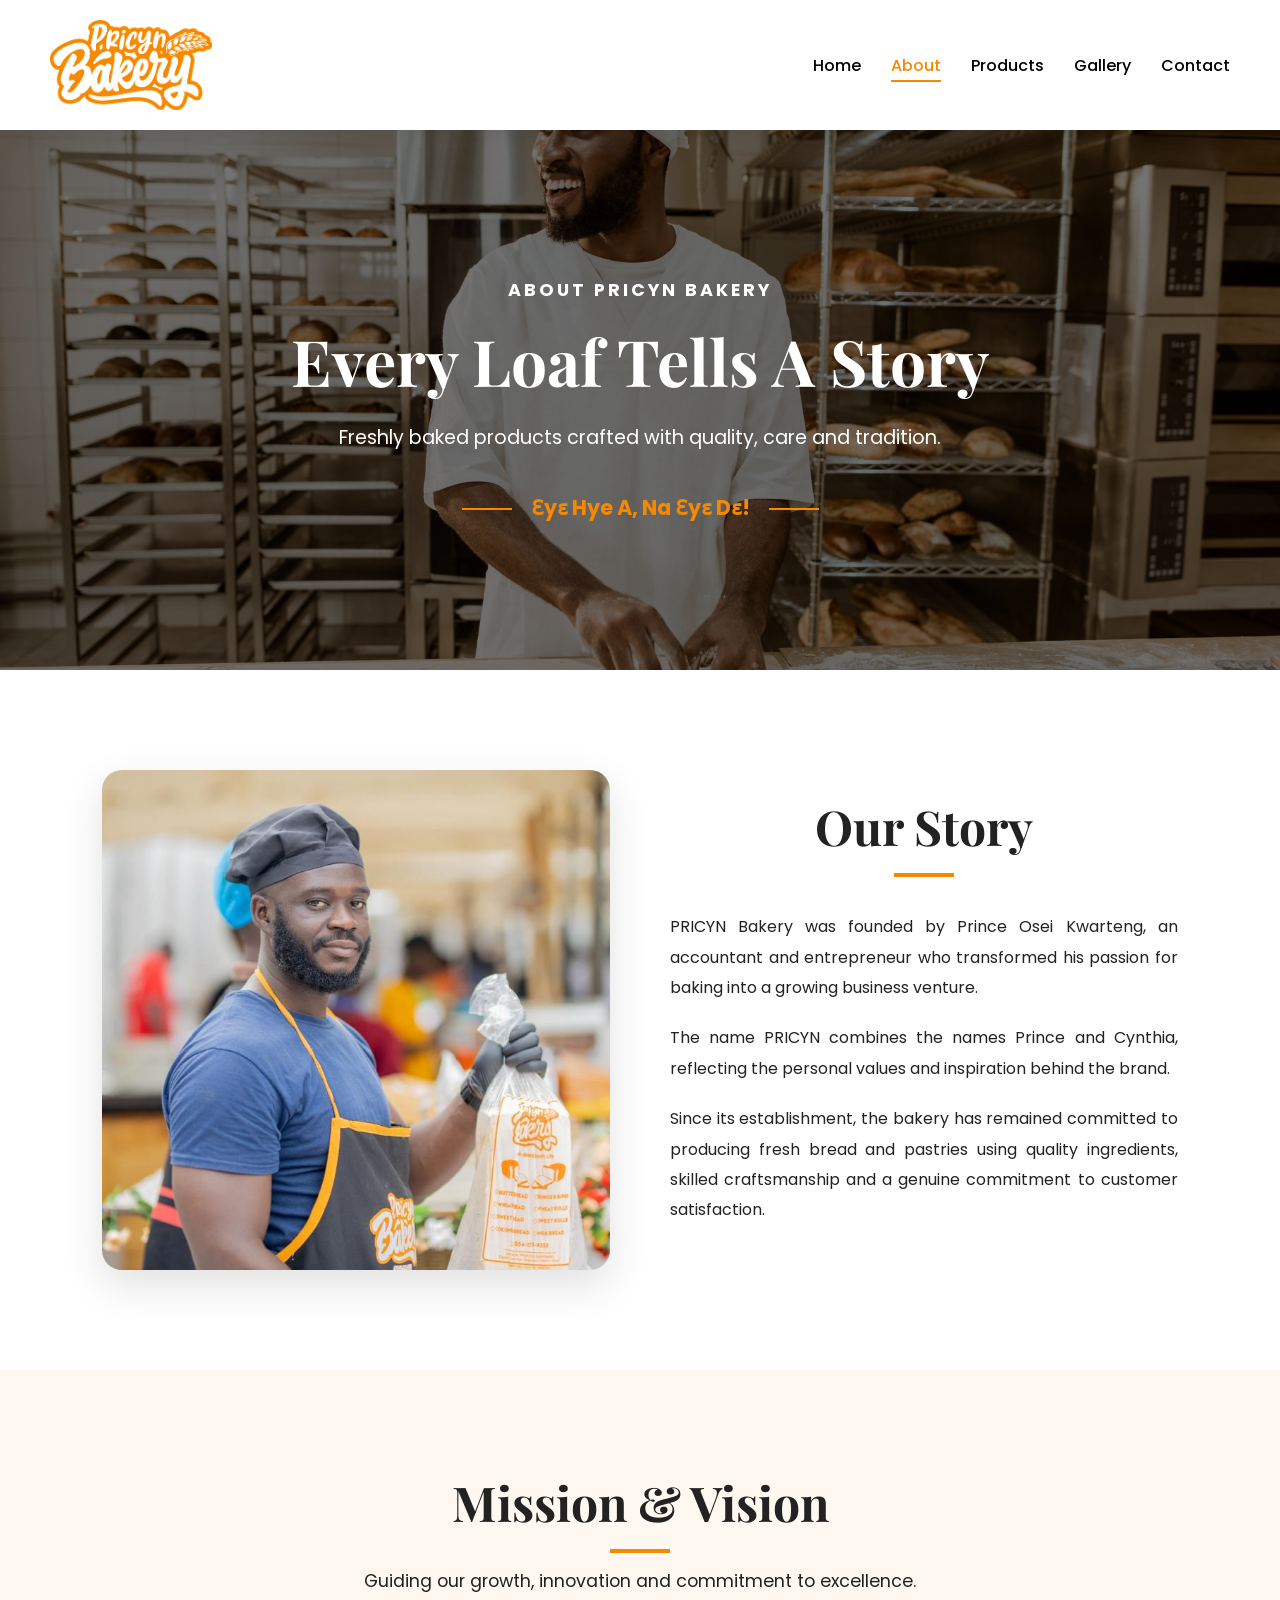
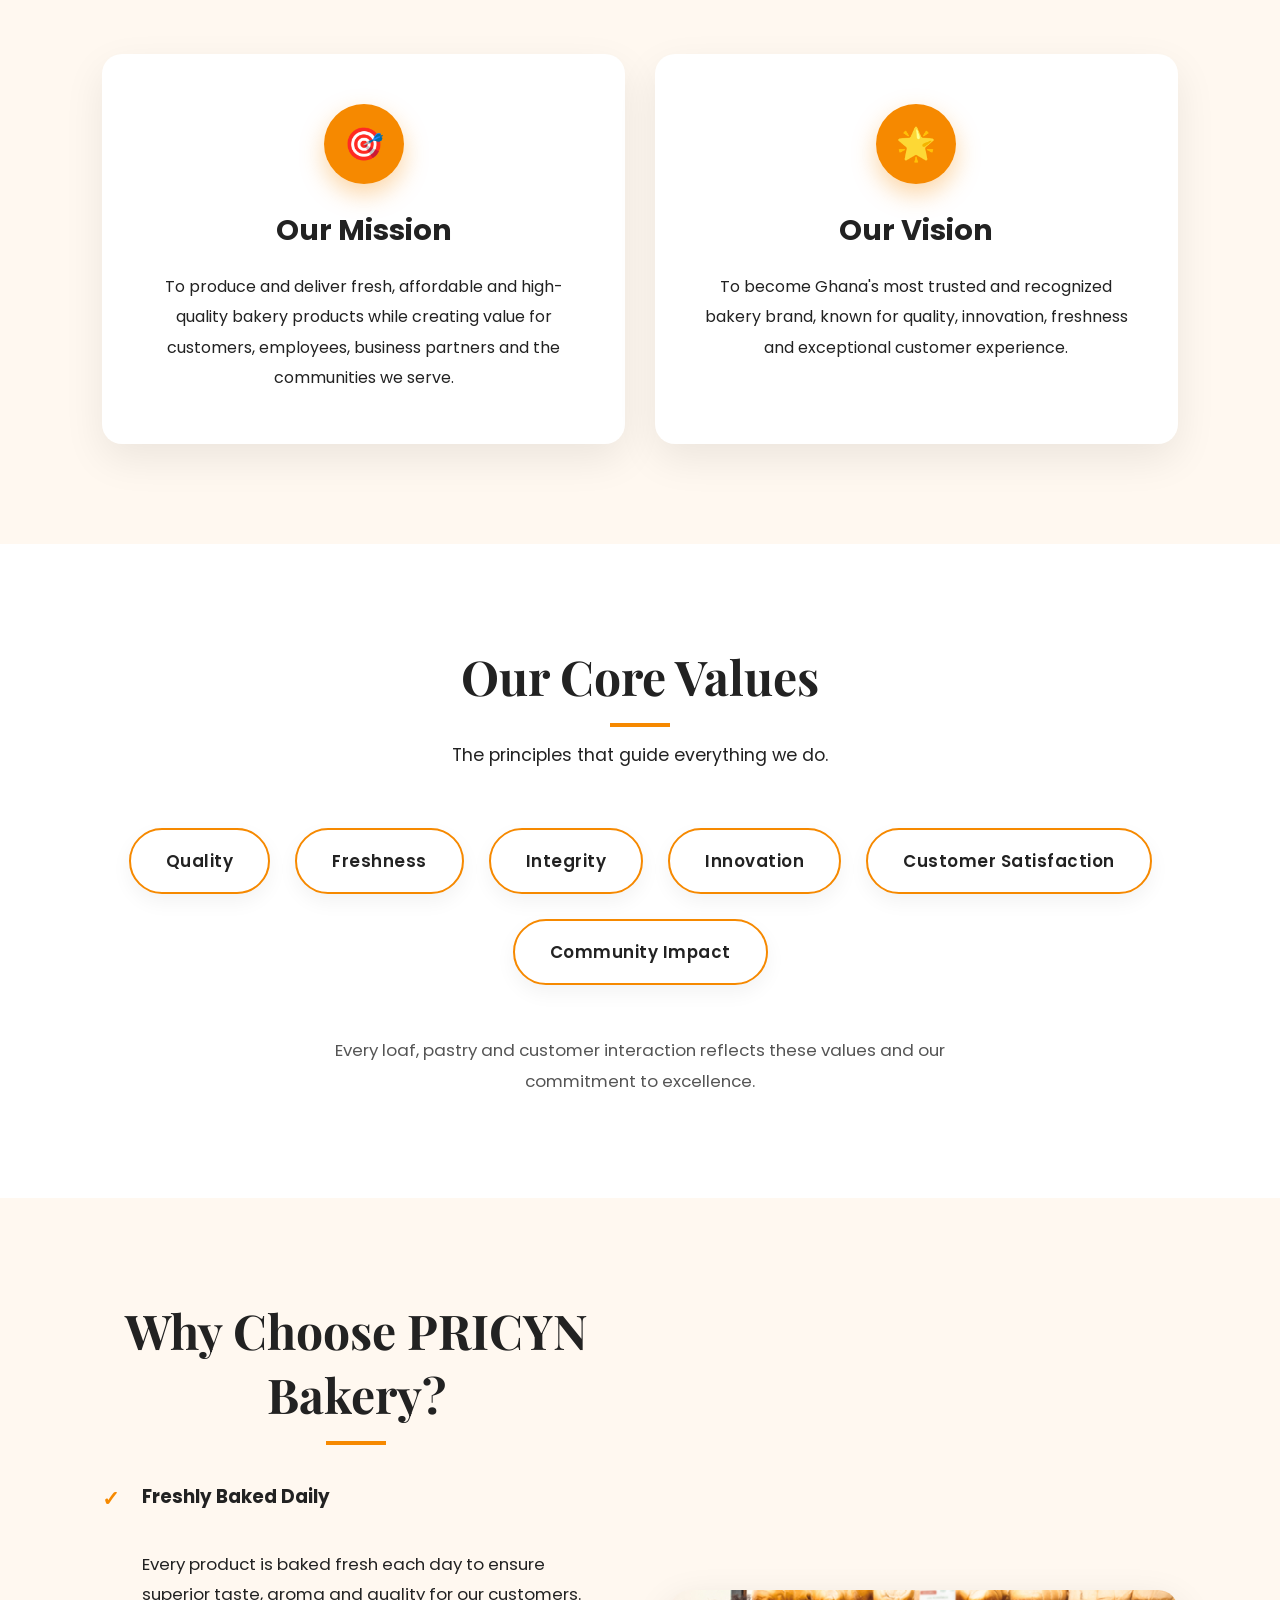
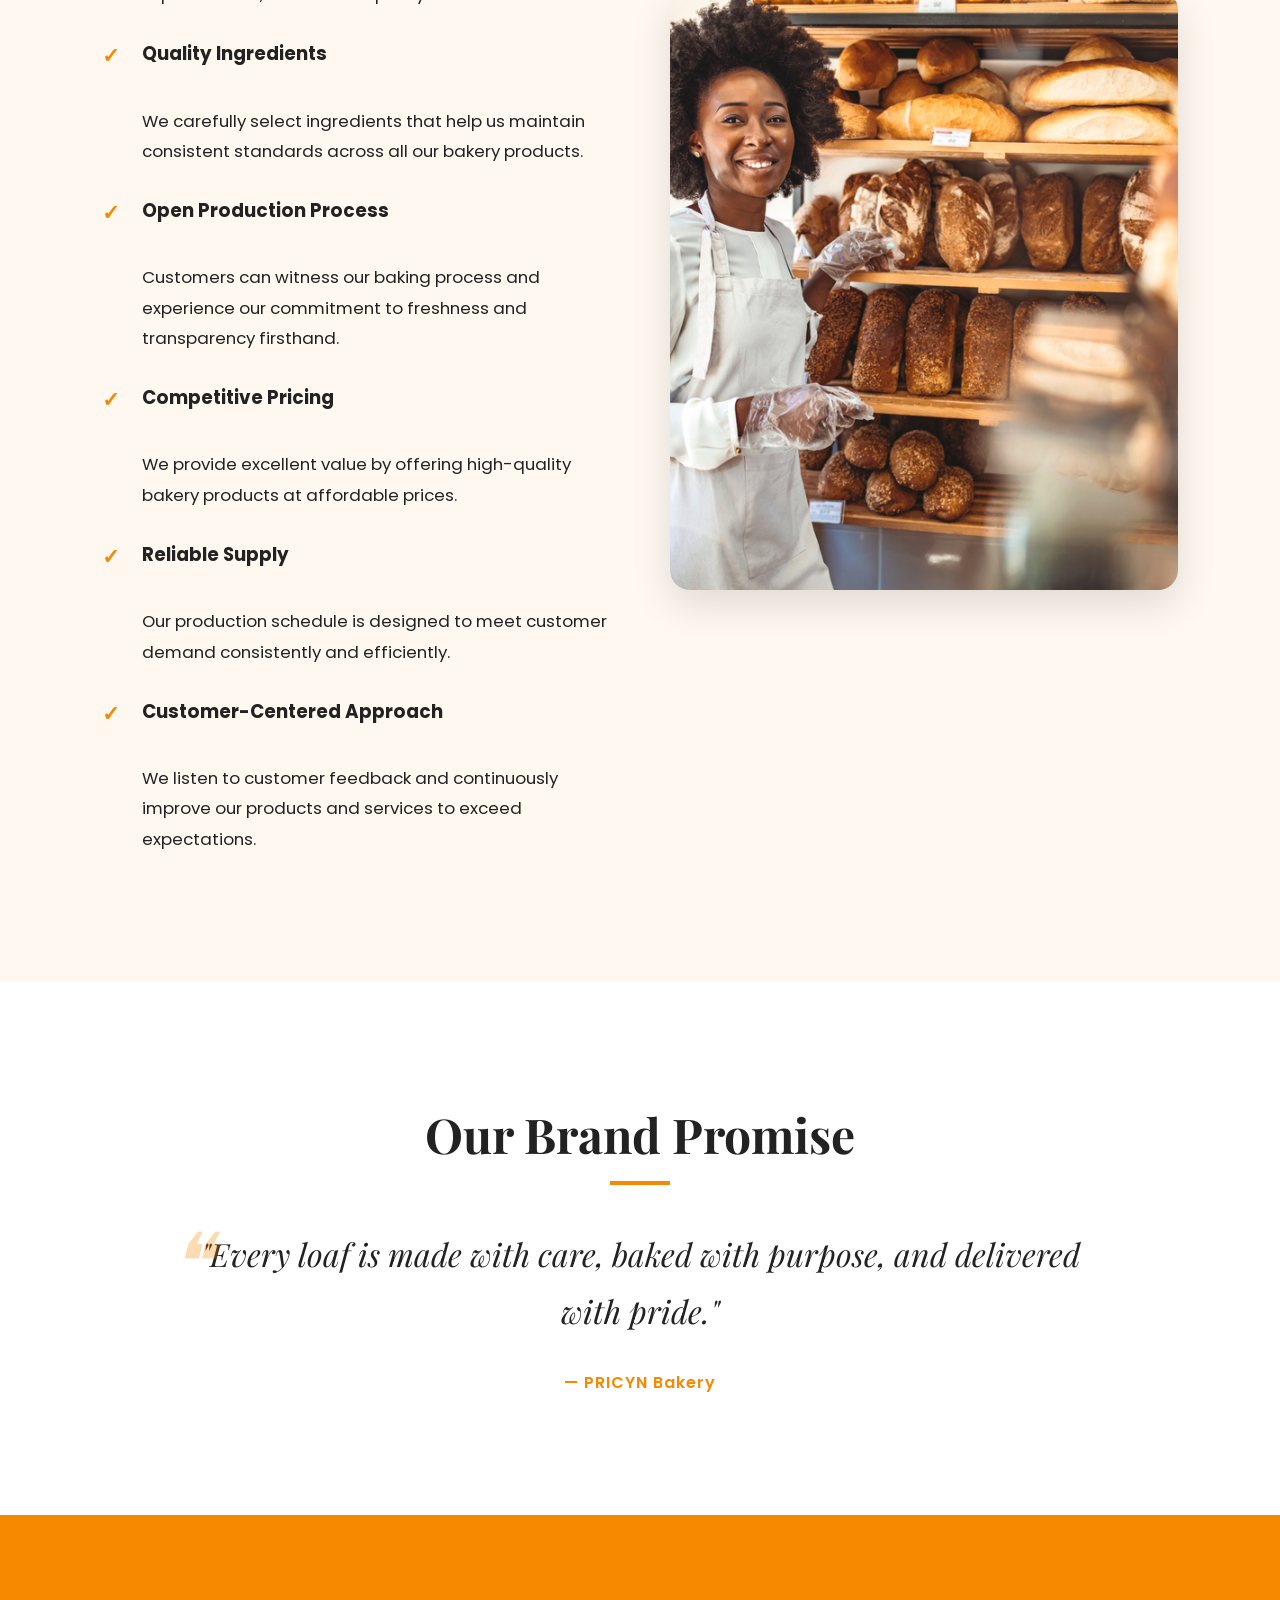
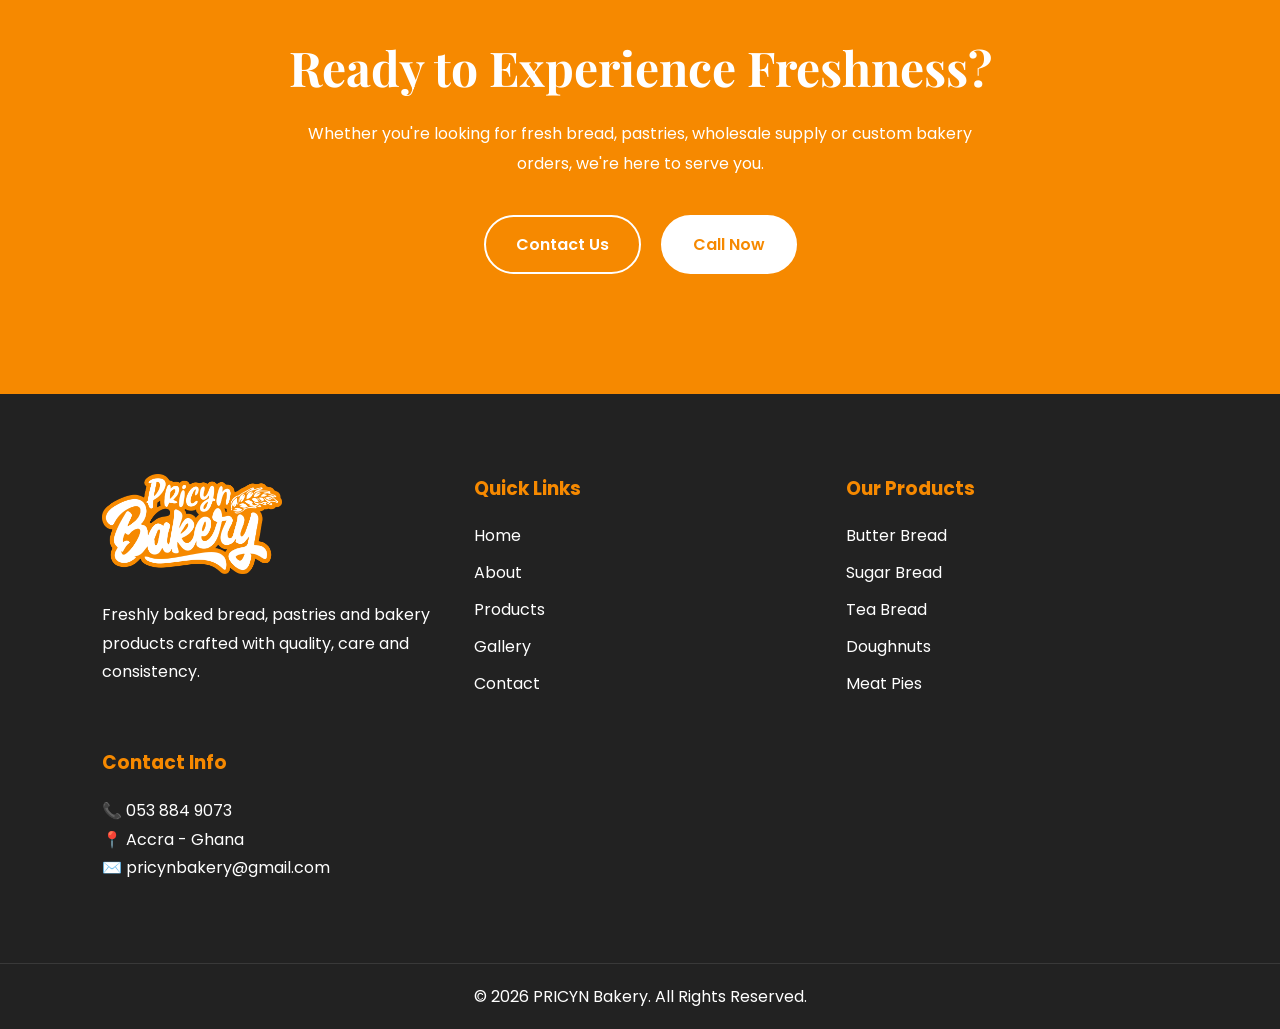
==== pages/about.html @ f8f10863 "Initial PRICYN Bakery website" ====
<!DOCTYPE html>
<html lang="en">

<head>
    <meta charset="UTF-8">
    <meta name="viewport" content="width=device-width, initial-scale=1.0">

    <title>About Us | PRICYN Bakery</title>

    <meta name="description"
      content="Learn about PRICYN Bakery, our story, mission and commitment to delivering quality baked products.">

    <meta property="og:image" content="../images/logo/pb-prime.png">
    
    <!-- Google Fonts -->
    <link href="https://fonts.googleapis.com/css2?family=Playfair+Display:wght@600;700&family=Poppins:wght@300;400;500;600&display=swap" rel="stylesheet">

    <!-- Main CSS -->
    <link rel="stylesheet" href="../css/style.css">

    <!-- About Page CSS -->
    <link rel="stylesheet" href="../css/about.css">

    <!-- Favicon -->
    <link rel="icon" type="image/png" href="../images/logo/favicon.png">
</head>

<body>

    <header>
        <nav class="navbar">

            <a href="../index.html">
                <div class="logo">
                    <img src="../images/logo/pb-prime.png" alt="PRICYN Bakery Logo" loading="lazy">
                </div>
            </a>

            <div class="hamburger">

                <span></span>
                <span></span>
                <span></span>

            </div>

            <ul class="nav-links">
                <li><a href="../index.html">Home</a></li>
                <li><a href="about.html">About</a></li>
                <li><a href="products.html">Products</a></li>
                <li><a href="gallery.html">Gallery</a></li>
                <li><a href="contact.html">Contact</a></li>
            </ul>

        </nav>
    </header>

    <section class="about-hero">

        <div class="about-hero-overlay">

            <div class="about-hero-content">

                <h1>About PRICYN Bakery</h1>

                <h2>Every Loaf Tells A Story</h2>

                <p>
                    Freshly baked products crafted with quality,
                    care and tradition.
                </p>

                <span class="tagline">
                    Ɛyɛ Hye A, Na Ɛyɛ Dɛ!
                </span>

            </div>

        </div>

    </section>

    <section class="our-story">

        <div class="story-image">

            <img src="../images/about/about-story.jpeg"
                alt="PRICYN Bakery Story" loading="lazy">

        </div>

        <div class="story-content">

            <h2>Our Story</h2>

            <p>
                PRICYN Bakery was founded by Prince Osei Kwarteng,
                an accountant and entrepreneur who transformed his
                passion for baking into a growing business venture.
            </p>

            <p>
                The name PRICYN combines the names Prince and Cynthia,
                reflecting the personal values and inspiration behind
                the brand.
            </p>

            <p>
                Since its establishment, the bakery has remained committed
                to producing fresh bread and pastries using quality
                ingredients, skilled craftsmanship and a genuine commitment
                to customer satisfaction.
            </p>

        </div>

    </section>

    <section class="mission-vision">

        <div class="section-header">

            <h2>Mission & Vision</h2>

            <p>
                Guiding our growth, innovation and commitment to excellence.
            </p>

        </div>

        <div class="mission-vision-container">

            <div class="mv-card">

                <div class="mv-icon">🎯</div>

                <h3>Our Mission</h3>

                <p>
                    To produce and deliver fresh, affordable and high-quality
                    bakery products while creating value for customers,
                    employees, business partners and the communities we serve.
                </p>

            </div>

            <div class="mv-card">

                <div class="mv-icon">🌟</div>

                <h3>Our Vision</h3>

                <p>
                    To become Ghana's most trusted and recognized bakery
                    brand, known for quality, innovation, freshness and
                    exceptional customer experience.
                </p>

            </div>

        </div>

    </section>

    <section class="core-values">

        <div class="section-header">

            <h2>Our Core Values</h2>

            <p>
                The principles that guide everything we do.
            </p>

        </div>

        <div class="values-container">

            <div class="value-chip">Quality</div>

            <div class="value-chip">Freshness</div>

            <div class="value-chip">Integrity</div>

            <div class="value-chip">Innovation</div>

            <div class="value-chip">Customer Satisfaction</div>

            <div class="value-chip">Community Impact</div>

        </div>

        <p class="values-message">
        Every loaf, pastry and customer interaction reflects
        these values and our commitment to excellence.
        </p>

    </section>

    <section class="why-choose-about">

        <div class="why-content">

            <h2>Why Choose PRICYN Bakery?</h2>

            <ul>

                <li>
                    <strong>Freshly Baked Daily</strong><br>
                    Every product is baked fresh each day to ensure superior taste,
                    aroma and quality for our customers.
                </li>

                <li>
                    <strong>Quality Ingredients</strong><br>
                    We carefully select ingredients that help us maintain
                    consistent standards across all our bakery products.
                </li>

                <li>
                    <strong>Open Production Process</strong><br>
                    Customers can witness our baking process and experience
                    our commitment to freshness and transparency firsthand.
                </li>

                <li>
                    <strong>Competitive Pricing</strong><br>
                    We provide excellent value by offering high-quality
                    bakery products at affordable prices.
                </li>

                <li>
                    <strong>Reliable Supply</strong><br>
                    Our production schedule is designed to meet customer demand
                    consistently and efficiently.
                </li>

                <li>
                    <strong>Customer-Centered Approach</strong><br>
                    We listen to customer feedback and continuously improve
                    our products and services to exceed expectations.
                </li>

            </ul>

        </div>

        <div class="why-image">

            <img src="../images/about/why-choose-us.jpg"
                alt="Why Choose PRICYN Bakery" loading="lazy">

        </div>

    </section>

    <section class="brand-promise">

        <div class="promise-content">

            <h2>Our Brand Promise</h2>

            <p class="promise-quote">
                "Every loaf is made with care,
                baked with purpose,
                and delivered with pride."
            </p>

            <p class="promise-author">
                — PRICYN Bakery
            </p>

        </div>

    </section>

    <section class="about-cta">

        <h2>Ready to Experience Freshness?</h2>

        <p>
            Whether you're looking for fresh bread, pastries,
            wholesale supply or custom bakery orders,
            we're here to serve you.
        </p>

        <div class="about-cta-buttons">

            <a href="contact.html" class="btn-primary about-contact-btn">
                Contact Us
            </a>

            <a href="tel:0538849073" class="btn-secondary about-call-btn">
                Call Now
            </a>

        </div>

    </section>

        <footer class="footer">

            <div class="footer-container">

                <div class="footer-column">

                    <a href="../index.html">
                        <img src="../images/logo/pb-prime.png"
                            alt="PRYCN Bakery Logo"
                            class="footer-logo" loading="lazy">
                    </a>

                    <p>
                        Freshly baked bread, pastries and bakery products
                        crafted with quality, care and consistency.
                    </p>

                </div>

                <div class="footer-column">

                    <h3>Quick Links</h3>

                    <ul>
                        <li><a href="../index.html">Home</a></li>
                        <li><a href="about.html">About</a></li>
                        <li><a href="products.html">Products</a></li>
                        <li><a href="gallery.html">Gallery</a></li>
                        <li><a href="contact.html">Contact</a></li>
                    </ul>

                </div>

                <div class="footer-column">

                    <h3>Our Products</h3>

                    <ul>
                        <li>Butter Bread</li>
                        <li>Sugar Bread</li>
                        <li>Tea Bread</li>
                        <li>Doughnuts</li>
                        <li>Meat Pies</li>
                    </ul>

                </div>

                <div class="footer-column">

                    <h3>Contact Info</h3>

                    <p>
                        📞
                        <a href="tel:0538849073">
                            053 884 9073
                        </a>
                    </p>

                    <p>📍  Accra - Ghana</p>

                    <p>
                        ✉️
                        <a href="mailto:pricynbakery@gmail.com">
                            pricynbakery@gmail.com
                        </a>
                    </p>
                </div>

            </div>

            <div class="footer-bottom">

                <p>
                    © 2026 PRICYN Bakery. All Rights Reserved.
                </p>

            </div>

        </footer>

        <button id="backToTop" class="back-to-top">
            ↑
        </button>

        <script src="../js/navigation.js"></script>

</body>

</html>
---- css/style.css ----
:root{
    --primary-color: #F68900;
    --secondary-color: #FFF8F0;
    --dark-color: #222222;
    --white-color: #FFFFFF;

    --heading-font: 'Playfair Display', serif;
    --body-font: 'Poppins', sans-serif;
}

/* RESET */
*{
    margin:0;
    padding:0;
    box-sizing:border-box;
}

html{
    scroll-behavior:smooth;
}

img{
    display:block;
    max-width:100%;
}

/* BODY */
body{
    font-family: var(--body-font);
    background: var(--secondary-color);
    color: var(--dark-color);

     padding-top:130px;
}

/* GLOBAL SECTION SETTINGS */
section{
    overflow:hidden;
}

/* NAVBAR */
.navbar{
    position: fixed;
    top: 0;
    left: 0;
    width: 100%;
    z-index: 1000;

    display:flex;
    justify-content:space-between;
    align-items:center;

    padding:20px 50px;

    background:#FFFFFF;

    box-shadow:0 4px 20px rgba(0,0,0,0.08);
}


/* LOGO */
.logo img{
    height: 90px;
}

/* NAVIGATION LINKS */
.nav-links{
    display:flex;
    list-style:none;
    gap:30px;
}

.nav-links a{
    text-decoration:none;
    color:black;
    font-weight:500;
    position:relative;
    transition:0.3s;
}

.nav-links a::after{
    content:"";
    position:absolute;
    left:0;
    bottom:-5px;
    width:0;
    height:2px;
    background:#F68900;
    transition:0.3s;
}

.nav-links a:hover{
    color:#F68900;
}

.nav-links a:hover::after{
    width:100%;
}

.nav-links a.active{
    color: var(--primary-color);
}

.nav-links a.active::after{
    width:100%;
}


/* HERO SECTION */

.hero{
    height:90vh;
    background-image:url('../images/hero/hero.jpg.jpg');
    background-size:cover;
    background-position:center;

    position:relative;
}

.hero-overlay{
    width:100%;
    height:100%;

    background:rgba(0,0,0,0.45);

    display:flex;
    justify-content:center;
    align-items:center;

    text-align:center;
}

.hero-content{
    max-width:800px;
    color:white;
    padding:20px;
}

.hero-content h1{
    font-family:var(--heading-font);
    font-size:4.5rem;
    line-height:1.2;
    margin-bottom:20px;
    letter-spacing:1px;
    
}

.hero-content p{
    font-size:1.2rem;
    margin-bottom:30px;
}

.hero-buttons{
    display:flex;
    justify-content:center;
    gap:20px;
}

.btn-primary,
.btn-secondary{
    text-decoration:none;
    padding:15px 30px;
    border-radius:50px;
    font-weight:600;
    transition:
        transform 0.3s,
        background-color 0.3s,
        color 0.3s,
        box-shadow 0.3s;
}

.btn-primary{
    background:var(--primary-color);
    color:white;
}

.btn-primary:hover{
    transform:translateY(-3px);

    box-shadow:0 10px 25px rgba(246,137,0,0.35);
}

.btn-secondary{
    border:2px solid white;
    color:white;
}

.btn-secondary:hover{
    background:white;
    color:black;
}

/* FEATURED PRODUCTS */

.featured-products{
    padding:100px 8%;
    background:white;
}

.section-header{
    text-align:center;
    margin-bottom:60px;
}

.section-header h2{
    font-family:var(--heading-font);

    font-size:3rem;

    margin-bottom:15px;

    position:relative;

    display:inline-block;
}

.section-header h2::after{
    content:"";

    display:block;

    width:60px;
    height:4px;

    background:var(--primary-color);

    margin:15px auto 0;
}

.section-header p{
    font-size:1.1rem;
}

.products-container{
    display:grid;
    grid-template-columns:repeat(auto-fit,minmax(250px,1fr));
    gap:30px;
}

.product-card{
    background:white;
    border-radius:15px;
    overflow:hidden;

    box-shadow:0 10px 30px rgba(0,0,0,0.12);

    transition:
        transform 0.3s,
        box-shadow 0.3s;
}

.product-card:hover{
    transform:translateY(-10px);

    box-shadow:0 20px 45px rgba(0,0,0,0.18);
}

.product-card img{
    width:100%;
    height:250px;
    object-fit:cover;
}

.product-card h3{
    padding:20px 20px 10px;
    font-size:1.3rem;
}

.product-card p{
    padding:0 20px 25px;
}


/* WHY CHOOSE US */

.why-us{
    padding:100px 8%;
    background:#FFF8F0;
}

.features-container{
    display:grid;
    grid-template-columns:repeat(auto-fit,minmax(250px,1fr));
    gap:30px;
}


.feature-icon{
    font-size:3rem;
    margin-bottom:20px;
}

.feature-card h3{
    margin-bottom:15px;
}

.feature-card p{
    line-height:1.7;
}

.feature-card{
    background:white;
    padding:40px 30px;
    border-radius:15px;

    text-align:center;

    box-shadow:0 10px 30px rgba(0,0,0,0.08);

    transition:
        transform 0.3s,
        box-shadow 0.3s;

    position:relative;
}

.feature-card:hover{
    transform:translateY(-10px);

    box-shadow:0 20px 45px rgba(0,0,0,0.18);
}

.feature-card::before{
    content:"";

    position:absolute;

    top:0;
    left:0;

    width:100%;
    height:5px;

    background:var(--primary-color);

    border-radius:15px 15px 0 0;
}

/* ABOUT PREVIEW */

.about-preview{
    padding:100px 8%;
    display:flex;
    align-items:center;
    gap:60px;
    background:white;
}

.about-image{
    flex:1;
}

.about-image img{
    width:100%;
    height:500px;
    object-fit:cover;
    border-radius:20px;
    box-shadow:0 15px 40px rgba(0,0,0,0.12);
}

.about-content{
    flex:1;
}

.about-content h2{
    font-family:var(--heading-font);
    font-size:3rem;
    margin-bottom:25px;
}

.about-content p{
    margin-bottom:20px;
    line-height:1.9;
}

.about-btn{
    display:inline-block;
    margin-top:15px;
}

/* GALLERY PREVIEW */

.gallery-preview{
    padding:100px 8%;
    background:#FFF8F0;
}

.gallery-grid{
    display:grid;

    grid-template-columns:
    repeat(auto-fit,minmax(250px,1fr));

    gap:20px;
}

.gallery-grid img{
    width:100%;
    height:300px;
    object-fit:cover;
    border-radius:15px;
    transition:0.4s;
    cursor:pointer;
    box-shadow:0 10px 30px rgba(0,0,0,0.12);
}

.gallery-grid img:hover{
    transform:scale(1.05);

    box-shadow:0 20px 40px rgba(0,0,0,0.2);
}

/* TESTIMONIALS */

.testimonials{
    padding:100px 8%;
    background:white;
}

.testimonial-container{
    display:grid;
    grid-template-columns:repeat(auto-fit,minmax(280px,1fr));
    gap:30px;
}

.testimonial-card{
    background:#FFF8F0;

    padding:35px;

    border-radius:15px;

    box-shadow:0 10px 30px rgba(0,0,0,0.08);

    transition:0.3s;
}

.testimonial-card:hover{
    transform:translateY(-8px);
}

.testimonial-card p{
    font-style:italic;
    line-height:1.8;
    margin-bottom:20px;
}

.testimonial-card h4{
    color:var(--primary-color);
}

/* CONTACT CTA */

.contact-cta{
    padding:120px 8%;

    text-align:center;

    background:var(--primary-color);

    color:white;
}

.contact-cta h2{
    font-family:var(--heading-font);

    font-size:3rem;

    margin-bottom:20px;
}

.contact-cta p{
    margin-bottom:35px;
    font-size:1.1rem;
}

.cta-buttons{
    display:flex;
    justify-content:center;
    gap:20px;
}

.cta-primary{
    background:white;
    color:var(--primary-color);
}

.cta-primary:hover{
    background:#f5f5f5;
}

.cta-secondary{
    background:transparent;
    color:white;
    border:2px solid white;
}

.cta-secondary:hover{
    background:white;
    color:var(--primary-color);
}

/* FOOTER */

.footer{
    background:#222;
    color:white;
}

.footer-container{
    padding:80px 8%;

    display:grid;
    grid-template-columns:repeat(auto-fit,minmax(250px,1fr));

    gap:40px;
}

.footer-logo{
    height:100px;
    margin-bottom:20px;
}

.footer-column h3{
    margin-bottom:20px;
    color:var(--primary-color);
}

.footer-column ul{
    list-style:none;
}

.footer-column ul li{
    margin-bottom:12px;
}

.footer-column a{
    display:inline-block;

    color:white;

    text-decoration:none;

    transition:
        color 0.3s,
        transform 0.3s;
}

.footer-column a:hover{
    color:var(--primary-color);

    transform:translateX(3px);
}

.footer-column p{
    line-height:1.8;
}

.footer-bottom{
    border-top:1px solid rgba(255,255,255,0.1);

    text-align:center;

    padding:20px;
}

/* MOBILE RESPONSIVENESS */

@media (max-width: 768px){

    .navbar{
        flex-direction: column;
        padding:20px;
        gap:20px;
    }

    .nav-links{
        flex-wrap:wrap;
        justify-content:center;
        gap:15px;
    }

    .hero-content h1{
        font-size:3rem;
    }

    .hero-content p{
        font-size:1rem;
    }

    .hero-buttons{
        flex-direction:column;
        align-items:center;
    }

    .about-preview{
        flex-direction:column;
    }

    .about-image,
    .about-content{
        width:100%;
    }

    .about-content{
        text-align:center;
    }

    .cta-buttons{
        flex-direction:column;
        align-items:center;
    }

    .section-header h2{
        font-size:2.2rem;
    }

    .about-content h2{
        font-size:2.2rem;
    }

    .contact-cta h2{
        font-size:2.2rem;
    }

    }

/* HAMBURGER MENU */

.hamburger{
    display:none;

    flex-direction:column;

    gap:6px;

    cursor:pointer;

    background:transparent;

    border:none;

    padding:0;
}

.hamburger span{
    width:28px;
    height:3px;

    background:#000;

    border-radius:5px;

    transition:0.3s;
}

@media (max-width:768px){

    .hamburger{
        display:flex;
    }

    .nav-links{
        display:none;
    }

}

@media (max-width:768px){

    .navbar{
        padding:20px 25px;
    }

    .hamburger{
        margin-left:auto;
    }

}

@media (max-width:768px){

    .nav-links{
        position:absolute;

        top:100%;

        left:0;

        width:100%;

        background:white;

        flex-direction:column;

        gap:0;

        display:none;

        box-shadow:0 10px 30px rgba(0,0,0,0.1);

        z-index:999;
    }

    .nav-links.active{
        display:flex;
    }

    .nav-links li{
        width:100%;
    }

    .nav-links a{
        display:block;

        padding:18px 25px;

        border-bottom:1px solid rgba(0,0,0,0.05);
    }

    .navbar{
        position:fixed;
    }

}

.hamburger.active span:nth-child(1){
    transform:translateY(9px) rotate(45deg);
}

.hamburger.active span:nth-child(2){
    opacity:0;
}

.hamburger.active span:nth-child(3){
    transform:translateY(-9px) rotate(-45deg);
}


.back-to-top{
    position:fixed;
    bottom:25px;
    right:25px;
    width:50px;
    height:50px;
    border:none;
    border-radius:50%;
    background:var(--primary-color);
    color:white;
    font-size:1.4rem;
    cursor:pointer;
    opacity:0;
    visibility:hidden;
    transition:0.3s;
    z-index:1000;
    box-shadow:0 5px 20px rgba(0,0,0,0.2);
}

.back-to-top.show{
    opacity:1;
    visibility:visible;
}

.back-to-top:hover{
    transform:translateY(-4px) scale(1.05);
}

/* FLOATING WHATSAPP BUTTON */

.whatsapp-float{
    position:fixed;

    bottom:90px;

    right:25px;

    width:60px;
    height:60px;

    display:flex;
    justify-content:center;
    align-items:center;

    background:#25D366;

    color:white;

    text-decoration:none;

    border-radius:50%;

    font-size:1.8rem;

    box-shadow:0 5px 20px rgba(0,0,0,0.25);

    z-index:999;

    transition:0.3s;

    animation:whatsappPulse 2s infinite;
}

@keyframes whatsappPulse{

    0%{
        box-shadow:0 0 0 0 rgba(37,211,102,0.7);
    }

    70%{
        box-shadow:0 0 0 15px rgba(37,211,102,0);
    }

    100%{
        box-shadow:0 0 0 0 rgba(37,211,102,0);
    }

}

.whatsapp-float:hover{
    transform:translateY(-4px) scale(1.05);
}
---- css/about.css ----
/* ABOUT HERO */

.about-hero{
    height:60vh;

    background-image:url('../images/about/about-hero.jpg');

    background-size:cover;
    background-position:center;

    position:relative;
}

.about-hero-overlay{
    width:100%;
    height:100%;

    background:rgba(0,0,0,0.55);

    display:flex;
    justify-content:center;
    align-items:center;

    text-align:center;
}

.about-hero-content{
    color:white;
    padding:20px;
}

.about-hero-content h1{
    font-size:1.1rem;
    text-transform:uppercase;
    letter-spacing:3px;

    margin-bottom:15px;
}

.about-hero-content h2{
    font-family:var(--heading-font);

    font-size:4rem;

    margin-bottom:20px;
}

.about-hero-content p{
    font-size:1.2rem;

    max-width:700px;

    margin:0 auto 20px;
}

.tagline{
    display:inline-block;

    font-weight:600;

    color:var(--primary-color);

    font-size:1.2rem;
}

.tagline{
    display:inline-block;

    margin-top:20px;

    color:var(--primary-color);

    font-size:1.3rem;
    font-weight:700;

    position:relative;
}

.tagline::before,
.tagline::after{
    content:"";

    display:inline-block;

    width:50px;
    height:2px;

    background:var(--primary-color);

    margin:0 15px;

    vertical-align:middle;
}

/* OUR STORY */

.our-story{
    padding:100px 8%;

    display:flex;
    align-items:center;
    gap:60px;

    background:white;
}

.story-image{
    flex:1;
}

.story-image img{
    width:100%;

    height:500px;

    object-fit:cover;

    border-radius:20px;

    box-shadow:0 15px 40px rgba(0,0,0,0.12);
}

.story-content{
    flex:1;
}

.story-content h2{
    font-family:var(--heading-font);

    font-size:3rem;

    margin-bottom:25px;
}

.story-content p{
    line-height:1.9;

    margin-bottom:20px;
}

.story-content h2{
    font-family:var(--heading-font);

    font-size:3rem;

    margin-bottom:35px;

    position:relative;

    display:block;

    text-align:center;
}

.story-content h2::after{
    content:"";

    display:block;

    width:60px;
    height:4px;

    background:var(--primary-color);

    margin:15px auto 0;
}

.story-content p{
    line-height:1.9;

    margin-bottom:20px;

    text-align:justify;
}

/* MISSION & VISION */

.mission-vision{
    padding:100px 8%;

    background:#FFF8F0;
}

.mission-vision-container{
    display:grid;

    grid-template-columns:repeat(2,1fr);

    gap:30px;
}

.mv-card{
    background:white;

    padding:50px 40px;

    border-radius:20px;

    text-align:center;

    box-shadow:0 15px 40px rgba(0,0,0,0.08);

    transition:0.3s;
}

.mv-card:hover{
    transform:translateY(-8px);

    box-shadow:0 20px 40px rgba(0,0,0,0.12);
}

.mv-icon{
    font-size:3rem;

    margin-bottom:20px;

    box-shadow:0 10px 25px rgba(246,137,0,0.35);

}

.mv-card h3{
    margin-bottom:20px;

    font-size:1.8rem;
}

.mv-card p{
    line-height:1.9;
}

.mv-icon{
    width:80px;
    height:80px;

    margin:0 auto 25px;

    background:var(--primary-color);

    color:white;

    border-radius:50%;

    display:flex;
    justify-content:center;
    align-items:center;

    font-size:2rem;
}

/* CORE VALUES */

.core-values{
    padding:100px 8%;

    background:white;
}

.values-container{
    display:flex;

    flex-wrap:wrap;

    justify-content:center;

    gap:25px;

    margin-top:40px;
}

.value-chip{
    padding:18px 35px;

    background:white;

    border:2px solid var(--primary-color);

    border-radius:100px;
    font-weight:600;

    font-size:1.05rem;

    cursor:pointer;

    transition:0.3s;

    box-shadow:0 8px 20px rgba(0,0,0,0.05);
}

.value-chip:hover{
    transform:translateY(-5px);

    background:var(--primary-color);

    color:white;

    box-shadow:0 12px 25px rgba(246,137,0,0.3);
}

.value-chip{
    letter-spacing:0.5px;
}

.values-message{
    max-width:700px;

    margin:50px auto 0;

    text-align:center;

    line-height:1.9;

    font-size:1.05rem;

    color:#555;
}

/* WHY CHOOSE US */

.why-choose-about{
    padding:100px 8%;

    display:flex;
    align-items:center;

    gap:60px;

    background:#FFF8F0;
}

.why-content{
    flex:1;
}

.why-content h2{
    font-family:var(--heading-font);

    font-size:3rem;

    margin-bottom:35px;

    text-align:center;

    position:relative;
}

.why-content h2::after{
    content:"";

    display:block;

    width:60px;
    height:4px;

    background:var(--primary-color);

    margin:15px auto 0;
}

.why-content ul{
    list-style:none;
}

.why-content li{
    margin-bottom:28px;

    font-size:1.05rem;

    line-height:1.8;

    position:relative;

    padding-left:40px;
}

.why-content li strong{
    display:block;

    margin-bottom:5px;

    font-size:1.15rem;
}

.why-content li::before{
    content:"✓";

    position:absolute;

    left:0;

    color:var(--primary-color);

    font-weight:bold;

    font-size:1.3rem;
}

.why-image{
    flex:1;
}

.why-image img{
    width:100%;

    height:600px;

    object-fit:cover;

    border-radius:20px;

    box-shadow:0 15px 40px rgba(0,0,0,0.12);
}

/* BRAND PROMISE */

.brand-promise{
    padding:120px 8%;

    background:white;

    text-align:center;
}

.promise-content{
    max-width:900px;

    margin:auto;
}

.promise-content h2{
    font-family:var(--heading-font);

    font-size:3rem;

    margin-bottom:40px;
}

.promise-content h2::after{
    content:"";

    display:block;

    width:60px;
    height:4px;

    background:var(--primary-color);

    margin:15px auto 0;
}

.promise-quote{
    font-family:var(--heading-font);

    font-size:2rem;

    line-height:1.8;

    color:var(--dark-color);

    font-style:italic;
}

.promise-author{
    margin-top:30px;

    color:var(--primary-color);

    font-weight:600;

    letter-spacing:1px;
}

.promise-quote{
    position:relative;
    
    z-index:1;

}

.promise-quote::before{
    content:"❝";

    font-size:5rem;

    color:rgba(246,137,0,0.3);

    position:absolute;

    left:-20px;
    top:-40px;
}

/* ABOUT CTA */

.about-cta{
    padding:120px 8%;

    text-align:center;

    background:var(--primary-color);

    color:white;
}

.about-cta h2{
    font-family:var(--heading-font);

    font-size:3rem;

    margin-bottom:20px;
}

.about-cta p{
    max-width:700px;

    margin:0 auto 35px;

    line-height:1.9;
}

.about-cta-buttons{
    display:flex;

    justify-content:center;

    gap:20px;
}

.about-call-btn{
    background:white;

    color:var(--primary-color);

    border:2px solid white;
}

.about-call-btn:hover{
    background:#f5f5f5;
}

.about-contact-btn{
    background:transparent;

    border:2px solid white;

    color:white;
}

.about-contact-btn:hover{
    background:white;

    color:black;
}

/* FOOTER */

.footer{
    background:#222;
    color:white;
}

.footer-container{
    padding:80px 8%;

    display:grid;
    grid-template-columns:repeat(auto-fit,minmax(250px,1fr));

    gap:40px;
}

.footer-logo{
    height:100px;
    margin-bottom:20px;
}

.footer-column h3{
    margin-bottom:20px;
    color:var(--primary-color);
}

.footer-column ul{
    list-style:none;
}

.footer-column ul li{
    margin-bottom:12px;
}

.footer-column a{
    color:white;
    text-decoration:none;
}

.footer-column a:hover{
    color:var(--primary-color);
}

.footer-column p{
    line-height:1.8;
}

.footer-bottom{
    border-top:1px solid rgba(255,255,255,0.1);

    text-align:center;

    padding:20px;
}

/* MOBILE RESPONSIVENESS */

@media (max-width:768px){

    /* ABOUT HERO */

    .about-hero-content h1{
        font-size:2.5rem;
    }

    .about-hero-content h2{
        font-size:1.5rem;
    }

    .tagline{
        display:inline-block;
        margin-top:15px;
    }

    /* OUR STORY */

    .our-story{
        flex-direction:column;
    }

    .story-image,
    .story-content{
        width:100%;
    }

    .story-content{
        text-align:center;
    }

    /* MISSION & VISION */

    .mission-vision-container{
        grid-template-columns:1fr;
    }

    /* WHY CHOOSE US */

    .why-choose-about{
        flex-direction:column;
    }

    .why-content,
    .why-image{
        width:100%;
    }

    .why-image{
        margin-top:30px;
    }

    /* CTA */

    .about-cta-buttons{
        flex-direction:column;
        align-items:center;
    }

    /* FOOTER */

    .footer-container{
        text-align:center;
    }

    .footer-logo{
        display:block;
        margin:0 auto 20px;
    }

    /* HEADINGS */

    .story-content h2,
    .why-content h2,
    .promise-content h2,
    .about-cta h2,
    .section-header h2{
        font-size:2.2rem;
    }

}
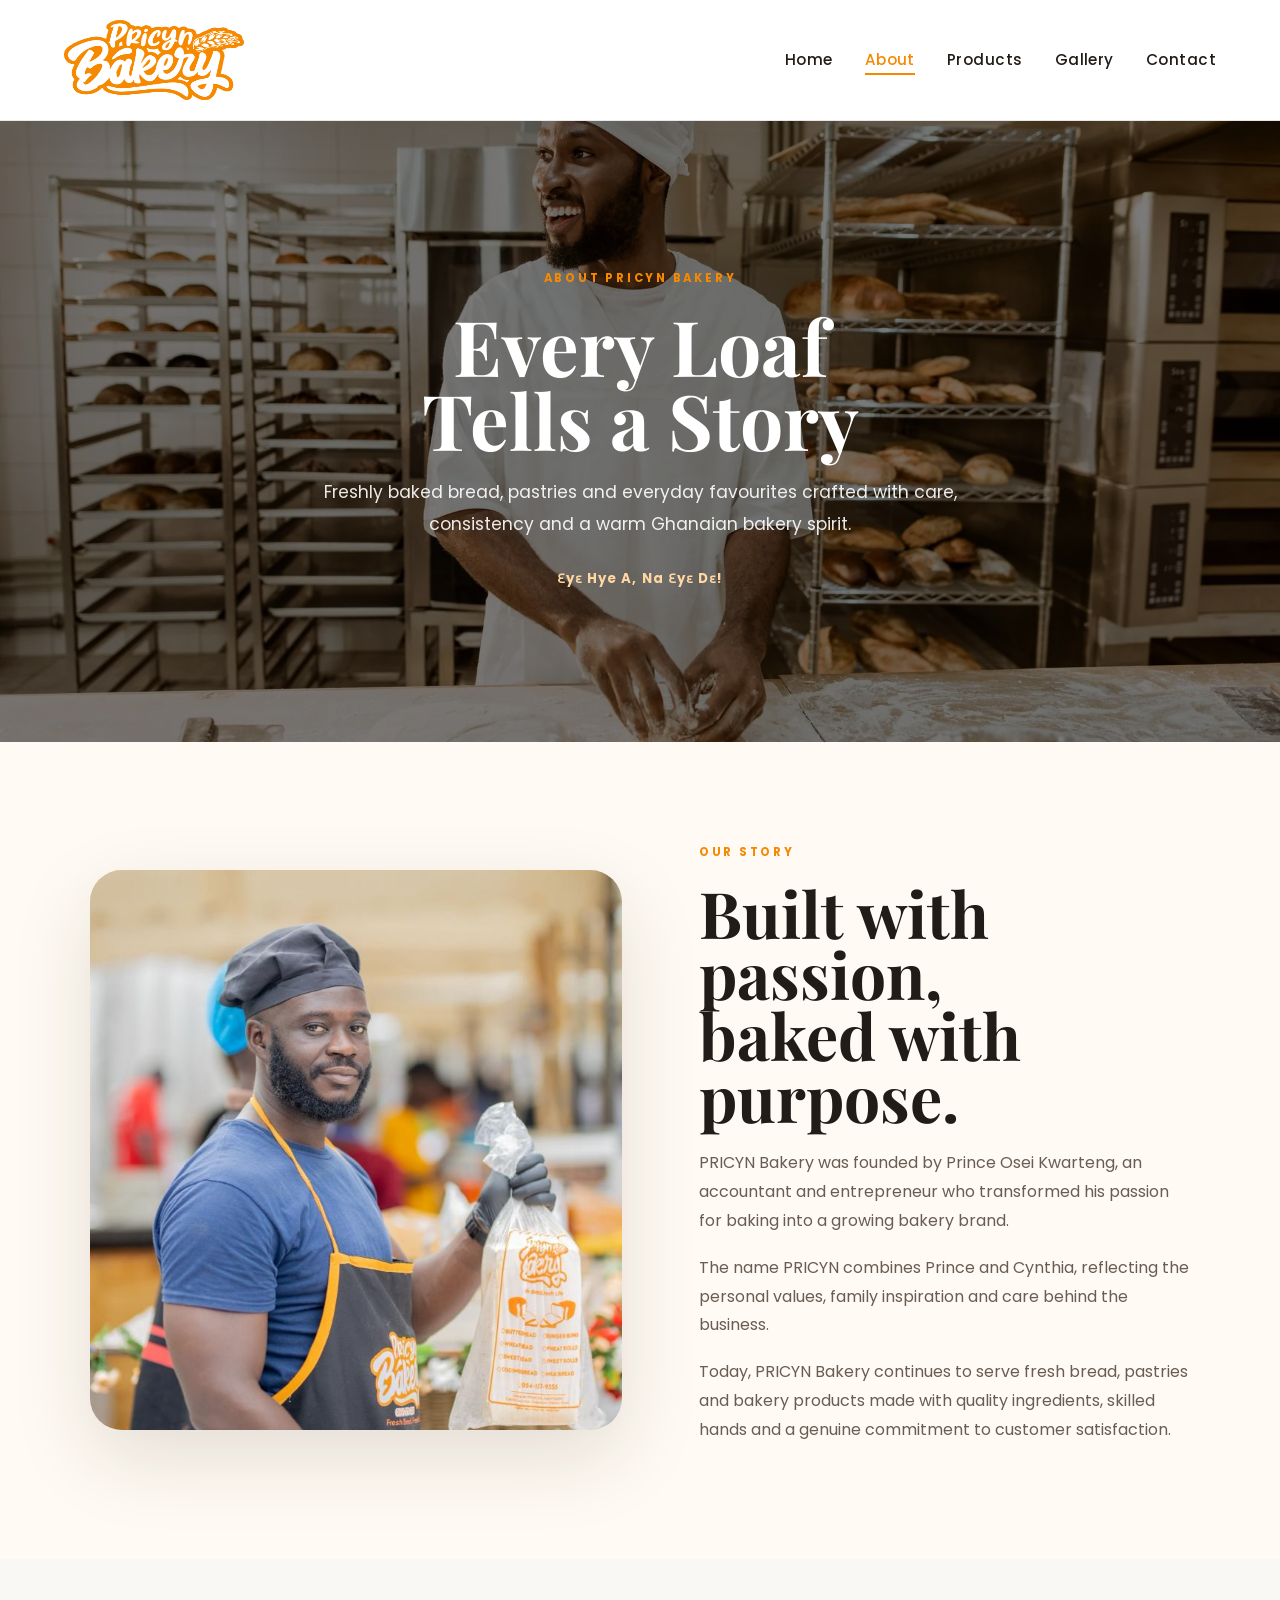
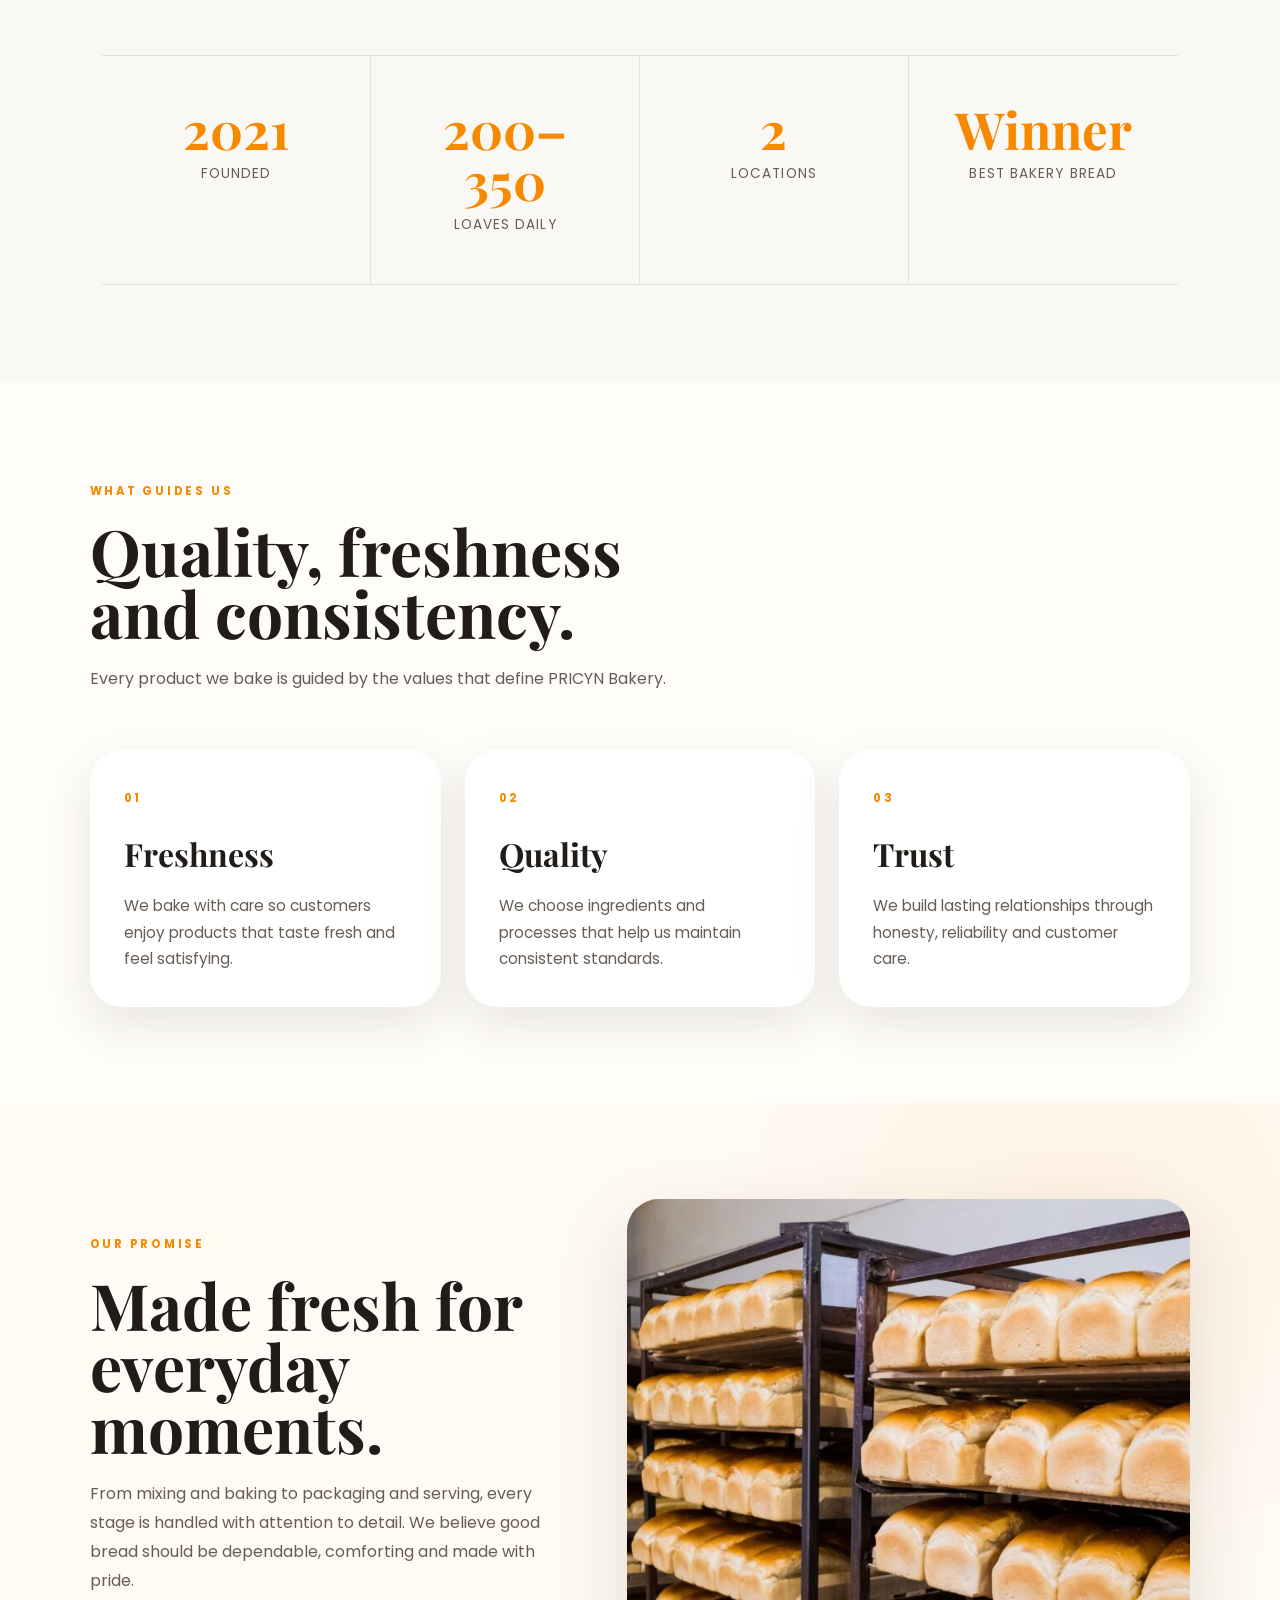
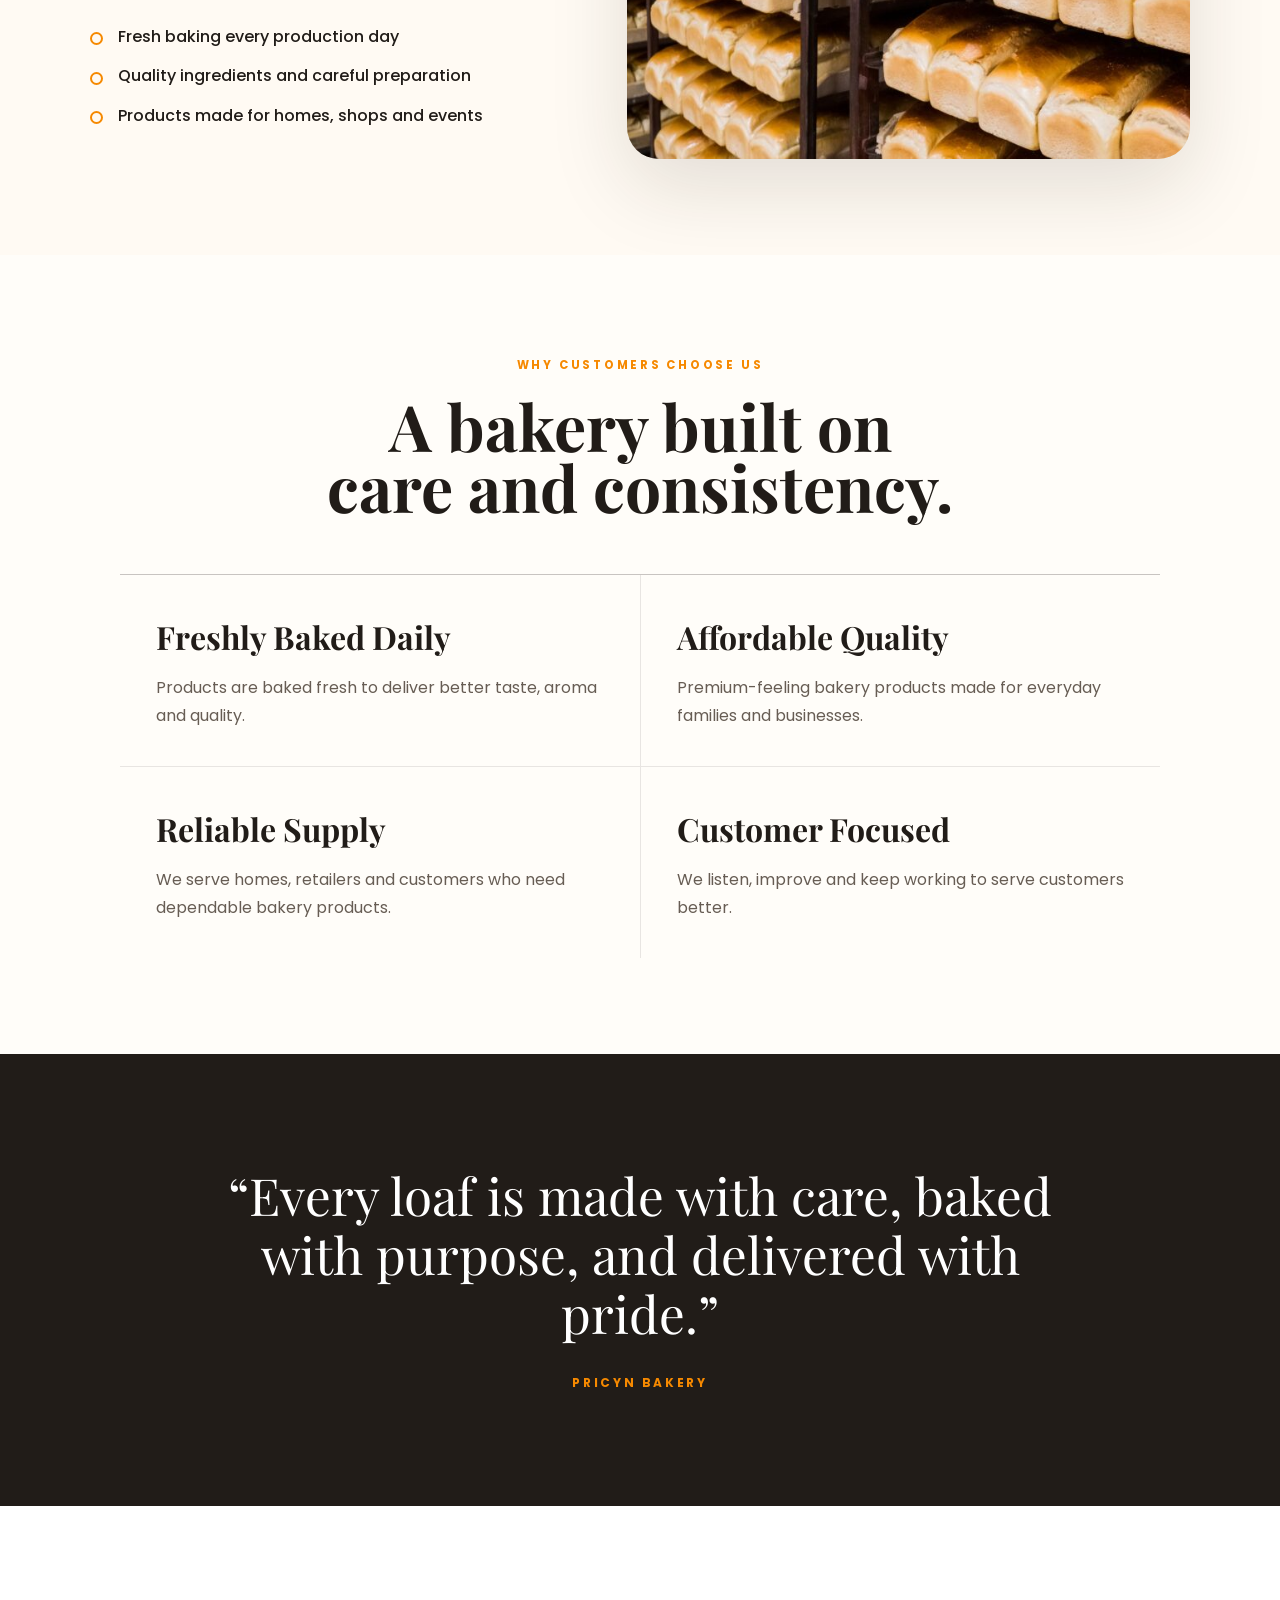
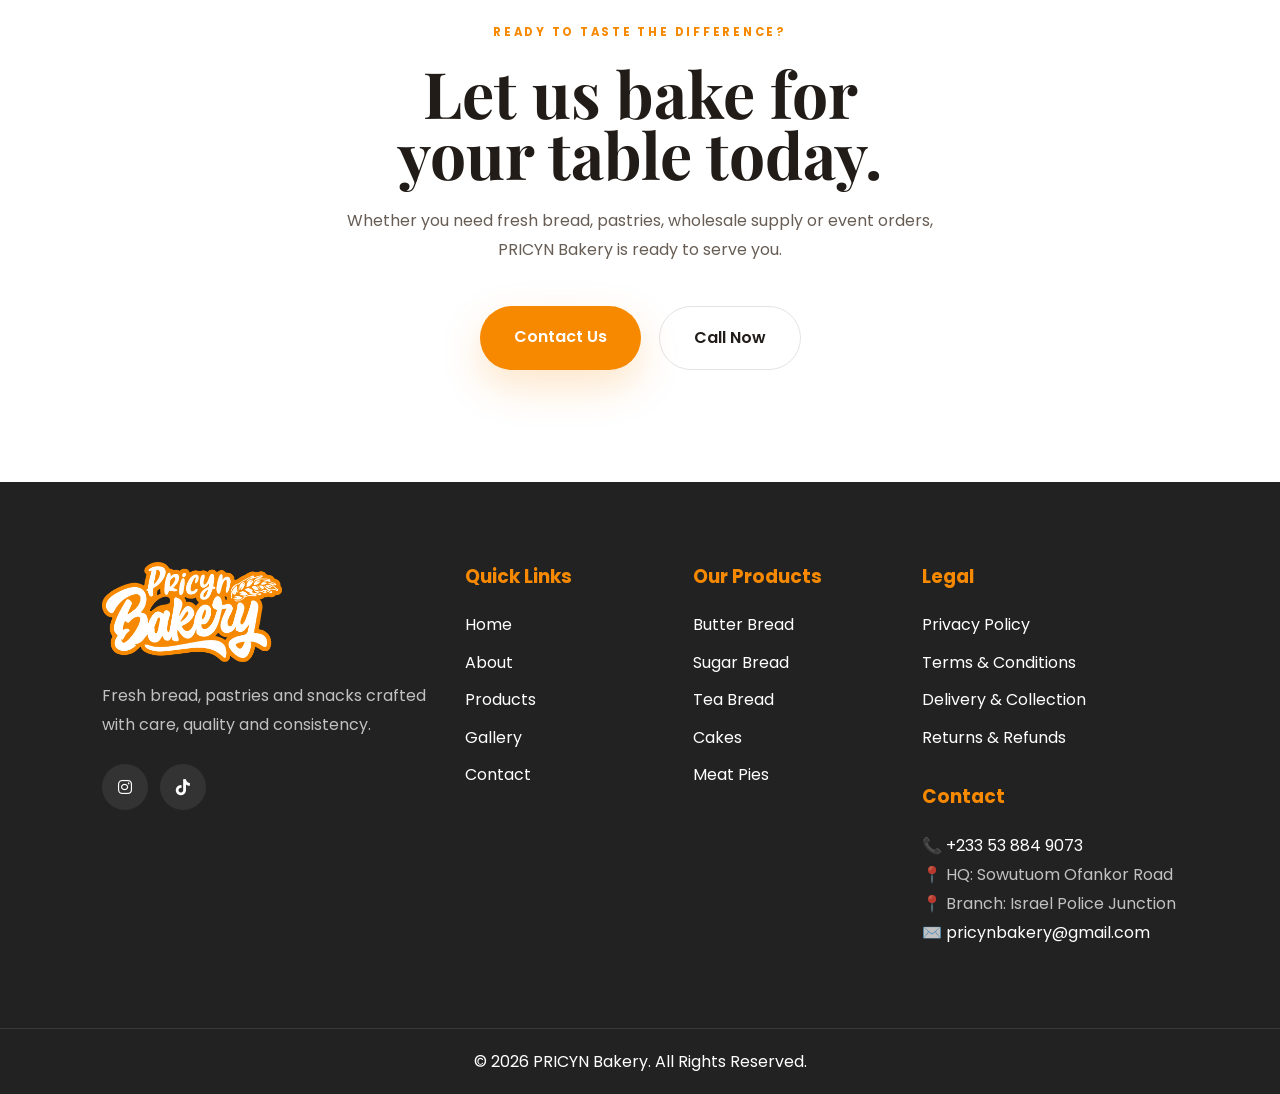
==== commit 832b562b: "Release v1.0.0 - Production-ready PRICYN Bakery website" ====
--- a/pages/about.html
+++ b/pages/about.html
@@ -1,389 +1,647 @@
-<!DOCTYPE html>
+<!doctype html>
 <html lang="en">
-
-<head>
-    <meta charset="UTF-8">
-    <meta name="viewport" content="width=device-width, initial-scale=1.0">
-
-    <title>About Us | PRICYN Bakery</title>
-
-    <meta name="description"
-      content="Learn about PRICYN Bakery, our story, mission and commitment to delivering quality baked products.">
-
-    <meta property="og:image" content="../images/logo/pb-prime.png">
-    
-    <!-- Google Fonts -->
-    <link href="https://fonts.googleapis.com/css2?family=Playfair+Display:wght@600;700&family=Poppins:wght@300;400;500;600&display=swap" rel="stylesheet">
-
-    <!-- Main CSS -->
-    <link rel="stylesheet" href="../css/style.css">
-
-    <!-- About Page CSS -->
-    <link rel="stylesheet" href="../css/about.css">
-
-    <!-- Favicon -->
-    <link rel="icon" type="image/png" href="../images/logo/favicon.png">
-</head>
-
-<body>
-
+  <head>
+    <!-- =====================================
+       DOCUMENT METADATA
+  ====================================== -->
+
+    <meta charset="UTF-8" />
+    <meta name="viewport" content="width=device-width, initial-scale=1.0" />
+
+    <title>
+      About PRICYN Bakery | Our Story, Passion & Freshly Baked Tradition
+    </title>
+
+    <meta
+      name="description"
+      content="Learn the story behind PRICYN Bakery, our passion for artisan baking, and our commitment to delivering fresh bread and quality bakery products every day."
+    />
+
+    <meta name="robots" content="index, follow" />
+    <meta name="author" content="PRICYN Bakery" />
+    <meta name="theme-color" content="#F68900" />
+    <meta name="color-scheme" content="light" />
+
+    <!-- =====================================
+       CANONICAL
+  ====================================== -->
+
+    <link rel="canonical" href="https://your-domain.com/pages/about.html" />
+
+    <!-- =====================================
+       OPEN GRAPH
+  ====================================== -->
+
+    <meta
+      property="og:title"
+      content="About PRICYN Bakery | Our Story & Passion"
+    />
+
+    <meta
+      property="og:description"
+      content="Discover the story, values and passion behind PRICYN Bakery and how we craft fresh bread and baked goods every day."
+    />
+
+    <meta
+      property="og:image"
+      content="https://your-domain.com/images/hero/about-hero.jpg"
+    />
+
+    <meta
+      property="og:url"
+      content="https://your-domain.com/pages/about.html"
+    />
+
+    <meta property="og:type" content="website" />
+    <meta property="og:site_name" content="PRICYN Bakery" />
+    <meta property="og:locale" content="en_GH" />
+
+    <!-- =====================================
+       TWITTER / X
+  ====================================== -->
+
+    <meta name="twitter:card" content="summary_large_image" />
+
+    <meta
+      name="twitter:title"
+      content="About PRICYN Bakery | Our Story & Passion"
+    />
+
+    <meta
+      name="twitter:description"
+      content="Learn about the passion, people and craftsmanship behind PRICYN Bakery."
+    />
+
+    <meta
+      name="twitter:image"
+      content="https://your-domain.com/images/hero/about-hero.jpg"
+    />
+
+    <!-- =====================================
+       PERFORMANCE
+  ====================================== -->
+
+    <link rel="preconnect" href="https://fonts.googleapis.com" />
+
+    <link rel="preconnect" href="https://fonts.gstatic.com" crossorigin />
+
+    <link
+      rel="preload"
+      as="image"
+      href="../images/hero/about-hero.webp"
+      fetchpriority="high"
+      type="image/webp"
+    />
+
+    <!-- =====================================
+       FONTS & ICONS
+  ====================================== -->
+
+    <link
+      href="https://fonts.googleapis.com/css2?family=Playfair+Display:wght@600;700&family=Poppins:wght@300;400;500;600&display=swap"
+      rel="stylesheet"
+    />
+
+    <link
+      rel="stylesheet"
+      href="https://cdnjs.cloudflare.com/ajax/libs/font-awesome/6.5.2/css/all.min.css"
+    />
+
+    <!-- =====================================
+       STYLESHEETS
+  ====================================== -->
+
+    <link rel="stylesheet" href="../css/style.css" />
+    <link rel="stylesheet" href="../css/about.css" />
+
+    <!-- =====================================
+       FAVICONS
+  ====================================== -->
+
+    <link rel="icon" href="../images/logo/favicon.ico" sizes="any" />
+
+    <link rel="icon" type="image/svg+xml" href="../images/logo/favicon.svg" />
+
+    <link
+      rel="icon"
+      type="image/png"
+      sizes="96x96"
+      href="../images/logo/favicon-96x96.png"
+    />
+
+    <link
+      rel="apple-touch-icon"
+      sizes="180x180"
+      href="../images/logo/apple-touch-icon.png"
+    />
+
+    <link rel="manifest" href="../images/logo/site.webmanifest" />
+
+    <!-- =====================================
+       MOBILE WEB APP
+  ====================================== -->
+
+    <meta name="mobile-web-app-capable" content="yes" />
+
+    <meta name="apple-mobile-web-app-capable" content="yes" />
+
+    <meta name="apple-mobile-web-app-status-bar-style" content="default" />
+
+    <meta name="apple-mobile-web-app-title" content="PRICYN Bakery" />
+
+    <meta name="application-name" content="PRICYN Bakery" />
+
+    <!-- =====================================
+       LOCAL BUSINESS SCHEMA
+  ====================================== -->
+
+    <script type="application/ld+json">
+      {
+        "@context": "https://schema.org",
+        "@type": "Bakery",
+        "name": "PRICYN Bakery",
+        "url": "https://your-domain.com",
+        "logo": "https://your-domain.com/images/logo/pb-prime.png",
+        "image": "https://your-domain.com/images/hero/about-hero.jpg",
+        "telephone": "+233538849073",
+        "email": "pricynbakery@gmail.com",
+        "priceRange": "$$",
+        "servesCuisine": "Bakery Products",
+        "address": {
+          "@type": "PostalAddress",
+          "streetAddress": "Sowutuom Ofankor Road",
+          "addressLocality": "Accra",
+          "addressCountry": "GH"
+        },
+        "openingHoursSpecification": [
+          {
+            "@type": "OpeningHoursSpecification",
+            "dayOfWeek": [
+              "Monday",
+              "Tuesday",
+              "Thursday",
+              "Friday",
+              "Saturday"
+            ],
+            "opens": "06:00",
+            "closes": "22:00"
+          }
+        ],
+        "sameAs": [
+          "https://www.instagram.com/pricyn.bakery",
+          "https://www.tiktok.com/@pricyn.bakery"
+        ],
+        "contactPoint": {
+          "@type": "ContactPoint",
+          "telephone": "+233538849073",
+          "contactType": "customer service",
+          "areaServed": "GH",
+          "availableLanguage": ["English", "Twi"]
+        }
+      }
+    </script>
+  </head>
+
+  <body>
+    <!-- =====================================
+         PAGE TRANSITION LOADER
+    ====================================== -->
+    <div class="page-loader">
+      <img
+        src="../images/logo/pb-prime.png"
+        alt="PRICYN Bakery"
+        class="page-loader-logo"
+      />
+    </div>
+
+    <!-- =====================================
+         SITE HEADER / NAVIGATION
+    ====================================== -->
     <header>
-        <nav class="navbar">
-
-            <a href="../index.html">
-                <div class="logo">
-                    <img src="../images/logo/pb-prime.png" alt="PRICYN Bakery Logo" loading="lazy">
-                </div>
+      <nav class="navbar" aria-label="Primary navigation">
+        <a href="../index.html" aria-label="PRICYN Bakery home">
+          <div class="logo">
+            <img
+              src="../images/logo/pb-prime.png"
+              alt="PRICYN Bakery Logo"
+              width="180"
+              height="96"
+              decoding="async"
+            />
+          </div>
+        </a>
+
+        <button
+          type="button"
+          class="hamburger"
+          aria-label="Toggle navigation menu"
+          aria-expanded="false"
+        >
+          <span></span>
+          <span></span>
+          <span></span>
+        </button>
+
+        <ul class="nav-links">
+          <li><a href="../index.html">Home</a></li>
+          <li><a href="about.html" aria-current="page">About</a></li>
+          <li><a href="products.html">Products</a></li>
+          <li><a href="gallery.html">Gallery</a></li>
+          <li><a href="contact.html">Contact</a></li>
+        </ul>
+      </nav>
+    </header>
+
+    <!-- =====================================
+         ABOUT HERO
+    ====================================== -->
+    <section class="about-hero">
+      <div class="about-hero-overlay">
+        <div class="about-hero-content">
+          <span>ABOUT PRICYN BAKERY</span>
+
+          <h1>
+            Every Loaf<br />
+            Tells a Story
+          </h1>
+
+          <p>
+            Freshly baked bread, pastries and everyday favourites crafted with
+            care, consistency and a warm Ghanaian bakery spirit.
+          </p>
+
+          <small>Ɛyɛ Hye A, Na Ɛyɛ Dɛ!</small>
+        </div>
+      </div>
+    </section>
+
+    <!-- =====================================
+         OUR STORY
+    ====================================== -->
+    <section class="about-story">
+      <div class="about-story-shell">
+        <div class="about-story-image">
+          <img
+            src="../images/about/about-story.jpeg"
+            alt="PRICYN Bakery story"
+            loading="lazy"
+          />
+        </div>
+
+        <div class="about-story-copy">
+          <span>OUR STORY</span>
+
+          <h2>
+            Built with passion,<br />
+            baked with purpose.
+          </h2>
+
+          <p>
+            PRICYN Bakery was founded by Prince Osei Kwarteng, an accountant and
+            entrepreneur who transformed his passion for baking into a growing
+            bakery brand.
+          </p>
+
+          <p>
+            The name PRICYN combines Prince and Cynthia, reflecting the personal
+            values, family inspiration and care behind the business.
+          </p>
+
+          <p>
+            Today, PRICYN Bakery continues to serve fresh bread, pastries and
+            bakery products made with quality ingredients, skilled hands and a
+            genuine commitment to customer satisfaction.
+          </p>
+        </div>
+      </div>
+    </section>
+
+    <!-- =====================================
+         BUSINESS STATS
+    ====================================== -->
+    <section class="about-stats">
+      <div class="stats-grid">
+        <div class="stat-item">
+          <h2>2021</h2>
+          <p>Founded</p>
+        </div>
+
+        <div class="stat-item">
+          <h2>200–350</h2>
+          <p>Loaves Daily</p>
+        </div>
+
+        <div class="stat-item">
+          <h2>2</h2>
+          <p>Locations</p>
+        </div>
+
+        <div class="stat-item">
+          <h2>Winner</h2>
+          <p>Best Bakery Bread</p>
+        </div>
+      </div>
+    </section>
+
+    <!-- =====================================
+         CORE VALUES
+    ====================================== -->
+    <section class="about-values">
+      <div class="about-values-shell">
+        <div class="about-section-heading">
+          <span>WHAT GUIDES US</span>
+
+          <h2>
+            Quality, freshness<br />
+            and consistency.
+          </h2>
+
+          <p>
+            Every product we bake is guided by the values that define PRICYN
+            Bakery.
+          </p>
+        </div>
+
+        <div class="values-grid">
+          <article class="value-card">
+            <span>01</span>
+            <h3>Freshness</h3>
+            <p>
+              We bake with care so customers enjoy products that taste fresh and
+              feel satisfying.
+            </p>
+          </article>
+
+          <article class="value-card">
+            <span>02</span>
+            <h3>Quality</h3>
+            <p>
+              We choose ingredients and processes that help us maintain
+              consistent standards.
+            </p>
+          </article>
+
+          <article class="value-card">
+            <span>03</span>
+            <h3>Trust</h3>
+            <p>
+              We build lasting relationships through honesty, reliability and
+              customer care.
+            </p>
+          </article>
+        </div>
+      </div>
+    </section>
+
+    <!-- =====================================
+         OUR PROCESS / PROMISE
+    ====================================== -->
+    <section class="about-process">
+      <div class="about-process-shell">
+        <div class="about-process-copy">
+          <span>OUR PROMISE</span>
+
+          <h2>
+            Made fresh for<br />
+            everyday moments.
+          </h2>
+
+          <p>
+            From mixing and baking to packaging and serving, every stage is
+            handled with attention to detail. We believe good bread should be
+            dependable, comforting and made with pride.
+          </p>
+
+          <ul>
+            <li>Fresh baking every production day</li>
+            <li>Quality ingredients and careful preparation</li>
+            <li>Products made for homes, shops and events</li>
+          </ul>
+        </div>
+
+        <div class="about-process-image">
+          <img
+            src="../images/gallery/Production process_gallery-1.jpg"
+            alt="Bakery production process"
+            loading="lazy"
+          />
+        </div>
+      </div>
+    </section>
+
+    <!-- =====================================
+         WHY CUSTOMERS CHOOSE US
+    ====================================== -->
+    <section class="about-why">
+      <div class="about-section-heading">
+        <span>WHY CUSTOMERS CHOOSE US</span>
+
+        <h2>
+          A bakery built on<br />
+          care and consistency.
+        </h2>
+      </div>
+
+      <div class="why-list">
+        <article>
+          <h3>Freshly Baked Daily</h3>
+          <p>
+            Products are baked fresh to deliver better taste, aroma and quality.
+          </p>
+        </article>
+
+        <article>
+          <h3>Affordable Quality</h3>
+          <p>
+            Premium-feeling bakery products made for everyday families and
+            businesses.
+          </p>
+        </article>
+
+        <article>
+          <h3>Reliable Supply</h3>
+          <p>
+            We serve homes, retailers and customers who need dependable bakery
+            products.
+          </p>
+        </article>
+
+        <article>
+          <h3>Customer Focused</h3>
+          <p>We listen, improve and keep working to serve customers better.</p>
+        </article>
+      </div>
+    </section>
+
+    <!-- =====================================
+         BRAND QUOTE
+    ====================================== -->
+    <section class="about-quote">
+      <div class="about-quote-shell">
+        <p>
+          “Every loaf is made with care, baked with purpose, and delivered with
+          pride.”
+        </p>
+
+        <span>PRICYN BAKERY</span>
+      </div>
+    </section>
+
+    <!-- =====================================
+         ABOUT CALL TO ACTION
+    ====================================== -->
+    <section class="about-cta">
+      <div class="about-cta-shell">
+        <span>READY TO TASTE THE DIFFERENCE?</span>
+
+        <h2>
+          Let us bake for<br />
+          your table today.
+        </h2>
+
+        <p>
+          Whether you need fresh bread, pastries, wholesale supply or event
+          orders, PRICYN Bakery is ready to serve you.
+        </p>
+
+        <div class="about-cta-actions">
+          <a href="contact.html" class="about-btn primary">Contact Us</a>
+          <a href="tel:+233538849073" class="about-btn secondary">Call Now</a>
+        </div>
+      </div>
+    </section>
+
+    <!-- =====================================
+         SITE FOOTER
+    ====================================== -->
+    <!-- =====================================
+         SITE FOOTER
+    ====================================== -->
+
+    <footer class="footer">
+      <div class="footer-container">
+        <div class="footer-column footer-brand">
+          <a href="../index.html">
+            <img
+              src="../images/logo/pb-prime.png"
+              alt="PRICYN Bakery Logo"
+              class="footer-logo"
+              loading="lazy"
+            />
+          </a>
+
+          <p>
+            Fresh bread, pastries and snacks crafted with care, quality and
+            consistency.
+          </p>
+
+          <div
+            class="footer-socials"
+            aria-label="PRICYN Bakery social media links"
+          >
+            <a
+              href="https://www.instagram.com/pricyn.bakery"
+              target="_blank"
+              rel="noopener noreferrer"
+              aria-label="Follow PRICYN Bakery on Instagram"
+            >
+              <i class="fa-brands fa-instagram"></i>
             </a>
 
-            <div class="hamburger">
-
-                <span></span>
-                <span></span>
-                <span></span>
-
-            </div>
-
-            <ul class="nav-links">
-                <li><a href="../index.html">Home</a></li>
-                <li><a href="about.html">About</a></li>
-                <li><a href="products.html">Products</a></li>
-                <li><a href="gallery.html">Gallery</a></li>
-                <li><a href="contact.html">Contact</a></li>
-            </ul>
-
-        </nav>
-    </header>
-
-    <section class="about-hero">
-
-        <div class="about-hero-overlay">
-
-            <div class="about-hero-content">
-
-                <h1>About PRICYN Bakery</h1>
-
-                <h2>Every Loaf Tells A Story</h2>
-
-                <p>
-                    Freshly baked products crafted with quality,
-                    care and tradition.
-                </p>
-
-                <span class="tagline">
-                    Ɛyɛ Hye A, Na Ɛyɛ Dɛ!
-                </span>
-
-            </div>
-
-        </div>
-
-    </section>
-
-    <section class="our-story">
-
-        <div class="story-image">
-
-            <img src="../images/about/about-story.jpeg"
-                alt="PRICYN Bakery Story" loading="lazy">
-
-        </div>
-
-        <div class="story-content">
-
-            <h2>Our Story</h2>
-
-            <p>
-                PRICYN Bakery was founded by Prince Osei Kwarteng,
-                an accountant and entrepreneur who transformed his
-                passion for baking into a growing business venture.
-            </p>
-
-            <p>
-                The name PRICYN combines the names Prince and Cynthia,
-                reflecting the personal values and inspiration behind
-                the brand.
-            </p>
-
-            <p>
-                Since its establishment, the bakery has remained committed
-                to producing fresh bread and pastries using quality
-                ingredients, skilled craftsmanship and a genuine commitment
-                to customer satisfaction.
-            </p>
-
-        </div>
-
-    </section>
-
-    <section class="mission-vision">
-
-        <div class="section-header">
-
-            <h2>Mission & Vision</h2>
-
-            <p>
-                Guiding our growth, innovation and commitment to excellence.
-            </p>
-
-        </div>
-
-        <div class="mission-vision-container">
-
-            <div class="mv-card">
-
-                <div class="mv-icon">🎯</div>
-
-                <h3>Our Mission</h3>
-
-                <p>
-                    To produce and deliver fresh, affordable and high-quality
-                    bakery products while creating value for customers,
-                    employees, business partners and the communities we serve.
-                </p>
-
-            </div>
-
-            <div class="mv-card">
-
-                <div class="mv-icon">🌟</div>
-
-                <h3>Our Vision</h3>
-
-                <p>
-                    To become Ghana's most trusted and recognized bakery
-                    brand, known for quality, innovation, freshness and
-                    exceptional customer experience.
-                </p>
-
-            </div>
-
-        </div>
-
-    </section>
-
-    <section class="core-values">
-
-        <div class="section-header">
-
-            <h2>Our Core Values</h2>
-
-            <p>
-                The principles that guide everything we do.
-            </p>
-
-        </div>
-
-        <div class="values-container">
-
-            <div class="value-chip">Quality</div>
-
-            <div class="value-chip">Freshness</div>
-
-            <div class="value-chip">Integrity</div>
-
-            <div class="value-chip">Innovation</div>
-
-            <div class="value-chip">Customer Satisfaction</div>
-
-            <div class="value-chip">Community Impact</div>
-
-        </div>
-
-        <p class="values-message">
-        Every loaf, pastry and customer interaction reflects
-        these values and our commitment to excellence.
-        </p>
-
-    </section>
-
-    <section class="why-choose-about">
-
-        <div class="why-content">
-
-            <h2>Why Choose PRICYN Bakery?</h2>
-
-            <ul>
-
-                <li>
-                    <strong>Freshly Baked Daily</strong><br>
-                    Every product is baked fresh each day to ensure superior taste,
-                    aroma and quality for our customers.
-                </li>
-
-                <li>
-                    <strong>Quality Ingredients</strong><br>
-                    We carefully select ingredients that help us maintain
-                    consistent standards across all our bakery products.
-                </li>
-
-                <li>
-                    <strong>Open Production Process</strong><br>
-                    Customers can witness our baking process and experience
-                    our commitment to freshness and transparency firsthand.
-                </li>
-
-                <li>
-                    <strong>Competitive Pricing</strong><br>
-                    We provide excellent value by offering high-quality
-                    bakery products at affordable prices.
-                </li>
-
-                <li>
-                    <strong>Reliable Supply</strong><br>
-                    Our production schedule is designed to meet customer demand
-                    consistently and efficiently.
-                </li>
-
-                <li>
-                    <strong>Customer-Centered Approach</strong><br>
-                    We listen to customer feedback and continuously improve
-                    our products and services to exceed expectations.
-                </li>
-
-            </ul>
-
-        </div>
-
-        <div class="why-image">
-
-            <img src="../images/about/why-choose-us.jpg"
-                alt="Why Choose PRICYN Bakery" loading="lazy">
-
-        </div>
-
-    </section>
-
-    <section class="brand-promise">
-
-        <div class="promise-content">
-
-            <h2>Our Brand Promise</h2>
-
-            <p class="promise-quote">
-                "Every loaf is made with care,
-                baked with purpose,
-                and delivered with pride."
-            </p>
-
-            <p class="promise-author">
-                — PRICYN Bakery
-            </p>
-
-        </div>
-
-    </section>
-
-    <section class="about-cta">
-
-        <h2>Ready to Experience Freshness?</h2>
-
-        <p>
-            Whether you're looking for fresh bread, pastries,
-            wholesale supply or custom bakery orders,
-            we're here to serve you.
-        </p>
-
-        <div class="about-cta-buttons">
-
-            <a href="contact.html" class="btn-primary about-contact-btn">
-                Contact Us
+            <a
+              href="https://www.tiktok.com/@pricyn.bakery"
+              target="_blank"
+              rel="noopener noreferrer"
+              aria-label="Follow PRICYN Bakery on TikTok"
+            >
+              <i class="fa-brands fa-tiktok"></i>
             </a>
-
-            <a href="tel:0538849073" class="btn-secondary about-call-btn">
-                Call Now
-            </a>
-
-        </div>
-
-    </section>
-
-        <footer class="footer">
-
-            <div class="footer-container">
-
-                <div class="footer-column">
-
-                    <a href="../index.html">
-                        <img src="../images/logo/pb-prime.png"
-                            alt="PRYCN Bakery Logo"
-                            class="footer-logo" loading="lazy">
-                    </a>
-
-                    <p>
-                        Freshly baked bread, pastries and bakery products
-                        crafted with quality, care and consistency.
-                    </p>
-
-                </div>
-
-                <div class="footer-column">
-
-                    <h3>Quick Links</h3>
-
-                    <ul>
-                        <li><a href="../index.html">Home</a></li>
-                        <li><a href="about.html">About</a></li>
-                        <li><a href="products.html">Products</a></li>
-                        <li><a href="gallery.html">Gallery</a></li>
-                        <li><a href="contact.html">Contact</a></li>
-                    </ul>
-
-                </div>
-
-                <div class="footer-column">
-
-                    <h3>Our Products</h3>
-
-                    <ul>
-                        <li>Butter Bread</li>
-                        <li>Sugar Bread</li>
-                        <li>Tea Bread</li>
-                        <li>Doughnuts</li>
-                        <li>Meat Pies</li>
-                    </ul>
-
-                </div>
-
-                <div class="footer-column">
-
-                    <h3>Contact Info</h3>
-
-                    <p>
-                        📞
-                        <a href="tel:0538849073">
-                            053 884 9073
-                        </a>
-                    </p>
-
-                    <p>📍  Accra - Ghana</p>
-
-                    <p>
-                        ✉️
-                        <a href="mailto:pricynbakery@gmail.com">
-                            pricynbakery@gmail.com
-                        </a>
-                    </p>
-                </div>
-
-            </div>
-
-            <div class="footer-bottom">
-
-                <p>
-                    © 2026 PRICYN Bakery. All Rights Reserved.
-                </p>
-
-            </div>
-
-        </footer>
-
-        <button id="backToTop" class="back-to-top">
-            ↑
-        </button>
-
-        <script src="../js/navigation.js"></script>
-
-</body>
-
-</html>+          </div>
+        </div>
+
+        <div class="footer-column">
+          <h3>Quick Links</h3>
+          <ul>
+            <li><a href="../index.html">Home</a></li>
+            <li><a href="../pages/about.html">About</a></li>
+            <li><a href="../pages/products.html">Products</a></li>
+            <li><a href="../pages/gallery.html">Gallery</a></li>
+            <li><a href="../pages/contact.html">Contact</a></li>
+          </ul>
+        </div>
+
+        <div class="footer-column">
+          <h3>Our Products</h3>
+
+          <ul>
+            <li><a href="../pages/products.html">Butter Bread</a></li>
+            <li><a href="../pages/products.html">Sugar Bread</a></li>
+            <li><a href="../pages/products.html">Tea Bread</a></li>
+            <li><a href="../pages/products.html">Cakes</a></li>
+            <li><a href="../pages/products.html">Meat Pies</a></li>
+          </ul>
+        </div>
+
+        <div class="footer-column">
+          <h3>Legal</h3>
+
+          <ul>
+            <li>
+              <a href="../pages/privacy.html"> Privacy Policy </a>
+            </li>
+
+            <li>
+              <a href="../pages/terms.html"> Terms &amp; Conditions </a>
+            </li>
+
+            <li>
+              <a href="../pages/delivery.html"> Delivery &amp; Collection </a>
+            </li>
+
+            <li>
+              <a href="../pages/refunds.html"> Returns &amp; Refunds </a>
+            </li>
+          </ul>
+
+          <h3 class="footer-contact-heading">Contact</h3>
+
+          <p>
+            📞
+            <a href="tel:+233538849073"> +233 53 884 9073 </a>
+          </p>
+
+          <p>📍 HQ: Sowutuom Ofankor Road</p>
+
+          <p>📍 Branch: Israel Police Junction</p>
+
+          <p>
+            ✉️
+            <a href="mailto:pricynbakery@gmail.com"> pricynbakery@gmail.com </a>
+          </p>
+        </div>
+      </div>
+
+      <div class="footer-bottom">
+        <p>© 2026 PRICYN Bakery. All Rights Reserved.</p>
+      </div>
+    </footer>
+
+    <!-- =====================================
+         BACK TO TOP
+    ====================================== -->
+    <button
+      id="backToTop"
+      class="back-to-top"
+      type="button"
+      aria-label="Back to top"
+    >
+      ↑
+    </button>
+
+    <!-- =====================================
+         JAVASCRIPT
+    ====================================== -->
+    <script src="../js/about.js"></script>
+    <script src="../js/navigation.js"></script>
+  </body>
+</html>
--- a/css/style.css
+++ b/css/style.css
@@ -1,821 +1,1820 @@
-:root{
-    --primary-color: #F68900;
-    --secondary-color: #FFF8F0;
-    --dark-color: #222222;
-    --white-color: #FFFFFF;
-
-    --heading-font: 'Playfair Display', serif;
-    --body-font: 'Poppins', sans-serif;
-}
-
-/* RESET */
-*{
-    margin:0;
-    padding:0;
-    box-sizing:border-box;
-}
-
-html{
-    scroll-behavior:smooth;
-}
-
-img{
-    display:block;
-    max-width:100%;
-}
-
-/* BODY */
-body{
-    font-family: var(--body-font);
-    background: var(--secondary-color);
-    color: var(--dark-color);
-
-     padding-top:130px;
-}
-
-/* GLOBAL SECTION SETTINGS */
-section{
-    overflow:hidden;
-}
-
-/* NAVBAR */
-.navbar{
-    position: fixed;
-    top: 0;
+:root {
+  /* ========= Brand Colours ========= */
+  --primary-color: #f68900;
+  --primary-hover: #e07d00;
+  --background-color: #faf8f5;
+  --surface-color: #ffffff;
+  --background-alt: #fffaf3;
+  --background-soft: #fffdf9;
+  --cream-soft: #fffaf3;
+  --cream-warm: #f8f0e4;
+  --cream-light: #fffbf6;
+  --text-dark: #211c18;
+  --text-light: #675d54;
+  --text-muted: #7a6d62;
+  --border-light: rgba(33, 28, 24, 0.1);
+  --border-medium: rgba(33, 28, 24, 0.16);
+
+  /* ========= Typography ========= */
+  --heading-font: "Playfair Display", serif;
+  --body-font: "Poppins", sans-serif;
+
+  /* ========= Radius ========= */
+  --radius-sm: 16px;
+  --radius-md: 24px;
+  --radius-lg: 32px;
+  --radius-pill: 999px;
+
+  /* ========= Shadows ========= */
+  --shadow-soft: 0 12px 30px rgba(41, 29, 17, 0.08);
+  --shadow-card: 0 18px 48px rgba(41, 29, 17, 0.1);
+  --shadow-image: 0 28px 80px rgba(41, 29, 17, 0.13);
+
+  /* ========= Layout ========= */
+  --container-xl: 1240px;
+  --space-section: 6rem;
+
+  /* ========= Animation ========= */
+  --transition-fast: 0.25s ease;
+  --transition: 0.35s ease;
+  --transition-slow: 0.6s ease;
+}
+
+/* =====================================
+   RESET
+===================================== */
+
+* {
+  margin: 0;
+  padding: 0;
+  box-sizing: border-box;
+}
+
+html {
+  scroll-behavior: smooth;
+}
+
+img {
+  display: block;
+  max-width: 100%;
+  height: auto;
+}
+
+button,
+a {
+  -webkit-tap-highlight-color: transparent;
+}
+
+/* =====================================
+   BODY
+===================================== */
+
+body {
+  padding-top: 112px;
+  background: var(--background-color);
+  color: var(--text-dark);
+  font-family: var(--body-font);
+  line-height: 1.6;
+
+  -webkit-font-smoothing: antialiased;
+  -moz-osx-font-smoothing: grayscale;
+  text-rendering: optimizeLegibility;
+}
+
+section {
+  overflow: hidden;
+}
+
+/* =====================================
+   NAVIGATION
+===================================== */
+
+.navbar {
+  position: fixed;
+  top: 0;
+  left: 0;
+  z-index: 1000;
+  width: 100%;
+  display: flex;
+  align-items: center;
+  justify-content: space-between;
+  padding: 1.25rem 4rem;
+  border-bottom: 1px solid var(--border-light);
+  background: var(--surface-color);
+  box-shadow: var(--shadow-soft);
+  transition:
+    padding var(--transition),
+    box-shadow var(--transition),
+    background-color var(--transition);
+}
+
+.logo img {
+  height: 80px;
+}
+
+.nav-links {
+  display: flex;
+  align-items: center;
+  gap: 2rem;
+  list-style: none;
+}
+
+.nav-links a {
+  position: relative;
+  color: var(--text-dark);
+  font-size: 0.95rem;
+  font-weight: 500;
+  letter-spacing: 0.03em;
+  text-decoration: none;
+  transition: color var(--transition);
+}
+
+.nav-links a::after {
+  content: "";
+  position: absolute;
+  bottom: -5px;
+  left: 0;
+  width: 0;
+  height: 2px;
+  background: var(--primary-color);
+  transition: width var(--transition);
+}
+
+.nav-links a:hover,
+.nav-links a.active {
+  color: var(--primary-color);
+}
+
+.nav-links a:hover::after,
+.nav-links a.active::after {
+  width: 100%;
+}
+
+.nav-cta a {
+  padding: 0.85rem 1.4rem;
+  border-radius: var(--radius-pill);
+  background: var(--primary-color);
+  color: #fff !important;
+  box-shadow: var(--shadow-soft);
+}
+
+.nav-cta a::after {
+  display: none;
+}
+
+.navbar.scrolled {
+  padding: 0.85rem 4rem;
+  box-shadow: 0 12px 35px rgba(0, 0, 0, 0.1);
+  backdrop-filter: blur(10px);
+}
+
+/* =====================================
+   HAMBURGER
+===================================== */
+
+.hamburger {
+  display: none;
+  flex-direction: column;
+  gap: 6px;
+  padding: 0;
+  border: 0;
+  background: transparent;
+  cursor: pointer;
+}
+
+.hamburger span {
+  width: 28px;
+  height: 3px;
+  border-radius: 5px;
+  background: #000;
+  transition: 0.3s;
+}
+
+.hamburger.active span:nth-child(1) {
+  transform: translateY(9px) rotate(45deg);
+}
+
+.hamburger.active span:nth-child(2) {
+  opacity: 0;
+}
+
+.hamburger.active span:nth-child(3) {
+  transform: translateY(-9px) rotate(-45deg);
+}
+
+/* =====================================
+   GLOBAL BUTTONS AND LINKS
+===================================== */
+
+.btn-primary,
+.btn-secondary {
+  display: inline-flex;
+  align-items: center;
+  justify-content: center;
+  padding: 16px 34px;
+  border-radius: var(--radius-pill);
+  font-size: 0.95rem;
+  font-weight: 600;
+  text-decoration: none;
+  cursor: pointer;
+  transition:
+    transform var(--transition),
+    box-shadow var(--transition),
+    background var(--transition),
+    color var(--transition),
+    border-color var(--transition);
+}
+
+.btn-primary {
+  border: 0;
+  background: var(--primary-color);
+  color: #fff;
+}
+
+.btn-primary:hover {
+  transform: translateY(-3px);
+  box-shadow: 0 18px 35px rgba(246, 137, 0, 0.25);
+}
+
+.btn-secondary {
+  border: 2px solid var(--border-light);
+  background: #fff;
+  color: var(--text-dark);
+}
+
+.btn-secondary:hover {
+  border-color: var(--primary-color);
+  background: var(--primary-color);
+  color: #fff;
+  transform: translateY(-3px);
+  box-shadow: 0 18px 35px rgba(246, 137, 0, 0.2);
+}
+
+.section-kicker {
+  display: inline-block;
+  margin-bottom: 14px;
+  color: var(--primary-color);
+  font-size: 0.72rem;
+  font-weight: 700;
+  letter-spacing: 0.24em;
+  text-transform: uppercase;
+}
+
+.section-link,
+.text-link {
+  display: inline-flex;
+  align-items: center;
+  gap: 10px;
+  color: var(--text-dark);
+  font-weight: 600;
+  text-decoration: none;
+  transition:
+    color var(--transition),
+    gap var(--transition);
+}
+
+.section-link:hover,
+.text-link:hover {
+  gap: 14px;
+  color: var(--primary-color);
+}
+
+/* =====================================
+   ACCESSIBILITY
+===================================== */
+
+a:focus-visible,
+button:focus-visible {
+  outline: 3px solid var(--primary-color);
+  outline-offset: 3px;
+}
+
+/* =====================================
+   PREMIUM HERO
+===================================== */
+
+.hero {
+  position: relative;
+  padding: 5rem 7% 7rem;
+  background:
+    radial-gradient(circle at 12% 18%, rgba(246, 137, 0, 0.1), transparent 30%),
+    linear-gradient(135deg, #fffaf3 0%, #faf8f5 58%, #f5ecdf 100%);
+}
+
+.hero::before {
+  content: "";
+  position: absolute;
+  top: -140px;
+  right: -120px;
+  width: 420px;
+  height: 420px;
+  border: 1px solid rgba(246, 137, 0, 0.14);
+  border-radius: 50%;
+}
+
+.hero::after {
+  content: "";
+  position: absolute;
+  bottom: -180px;
+  left: -120px;
+  width: 360px;
+  height: 360px;
+  border-radius: 50%;
+  background: rgba(246, 137, 0, 0.055);
+}
+
+.hero-container {
+  position: relative;
+  z-index: 1;
+  max-width: var(--container-xl);
+  margin: 0 auto;
+  display: grid;
+  grid-template-columns: minmax(0, 0.95fr) minmax(460px, 1.05fr);
+  gap: clamp(3.5rem, 7vw, 6.5rem);
+  align-items: center;
+}
+
+.hero-text {
+  max-width: 660px;
+}
+
+.hero-kicker {
+  display: inline-flex;
+  align-items: center;
+  gap: 12px;
+  margin-bottom: 1.25rem;
+  color: var(--primary-color);
+  font-size: 0.74rem;
+  font-weight: 700;
+  letter-spacing: 0.24em;
+  text-transform: uppercase;
+}
+
+.hero-kicker::before {
+  content: "";
+  width: 42px;
+  height: 1px;
+  background: var(--primary-color);
+}
+
+.hero-text h1 {
+  margin-bottom: 1.6rem;
+  color: var(--text-dark);
+  font-family: var(--heading-font);
+  font-size: clamp(3.4rem, 6vw, 6rem);
+  line-height: 0.92;
+  letter-spacing: -0.04em;
+}
+
+.hero-text h1 span {
+  display: block;
+  color: var(--primary-color);
+}
+
+.hero-description {
+  max-width: 610px;
+  margin-bottom: 2.5rem;
+  color: var(--text-light);
+  font-size: 1.05rem;
+  line-height: 1.9;
+}
+
+.hero-buttons {
+  display: flex;
+  flex-wrap: wrap;
+  gap: 1rem;
+  margin-bottom: 2.8rem;
+}
+
+.hero-features {
+  display: flex;
+  flex-wrap: wrap;
+  gap: 1.35rem;
+  color: var(--text-light);
+  font-size: 0.78rem;
+  font-weight: 600;
+  letter-spacing: 0.11em;
+  text-transform: uppercase;
+}
+
+.hero-features span {
+  position: relative;
+  padding-left: 17px;
+}
+
+.hero-features span::before {
+  content: "";
+  position: absolute;
+  top: 0.48em;
+  left: 0;
+  width: 7px;
+  height: 7px;
+  border: 2px solid var(--primary-color);
+  border-radius: 50%;
+}
+
+.hero-visual {
+  position: relative;
+  min-width: 0;
+}
+
+.hero-image {
+  position: relative;
+  z-index: 1;
+  overflow: hidden;
+  border-radius: 40px 40px 120px 40px;
+  background: #eadfce;
+  box-shadow: var(--shadow-image);
+}
+
+.hero-image::after {
+  content: "";
+  position: absolute;
+  inset: 0;
+  background:
+    linear-gradient(to top, rgba(33, 28, 24, 0.2), transparent 42%),
+    linear-gradient(to right, rgba(33, 28, 24, 0.08), transparent 48%);
+  pointer-events: none;
+}
+
+.hero-image img {
+  width: 100%;
+  height: 660px;
+  object-fit: cover;
+  transform: scale(1.015);
+  will-change: transform;
+}
+
+.hero-note {
+  position: absolute;
+  z-index: 3;
+  bottom: 44px;
+  left: -54px;
+  width: min(310px, 72%);
+  display: grid;
+  grid-template-columns: 48px 1fr;
+  gap: 14px;
+  align-items: center;
+  padding: 20px 22px;
+  border: 1px solid rgba(33, 28, 24, 0.08);
+  border-radius: var(--radius-md);
+  background: rgba(255, 255, 255, 0.94);
+  box-shadow: var(--shadow-card);
+  backdrop-filter: blur(14px);
+}
+
+.hero-note-icon {
+  width: 48px;
+  height: 48px;
+  display: flex;
+  align-items: center;
+  justify-content: center;
+  border-radius: 50%;
+  background: rgba(246, 137, 0, 0.12);
+  color: var(--primary-color);
+}
+
+.hero-note strong {
+  display: block;
+  margin-bottom: 4px;
+  font-family: var(--heading-font);
+  font-size: 1.1rem;
+}
+
+.hero-note p {
+  color: var(--text-light);
+  font-size: 0.78rem;
+  line-height: 1.5;
+}
+
+.hero-stamp {
+  position: absolute;
+  z-index: 3;
+  top: -28px;
+  right: -26px;
+  width: 138px;
+  height: 138px;
+  display: flex;
+  flex-direction: column;
+  align-items: center;
+  justify-content: center;
+  border: 2px solid var(--primary-color);
+  border-radius: 50%;
+  background: #fffaf3;
+  color: var(--primary-color);
+  text-align: center;
+  transform: rotate(8deg);
+  box-shadow: var(--shadow-card);
+}
+
+.hero-stamp::before,
+.hero-stamp::after {
+  content: "•";
+}
+
+.hero-stamp span {
+  font-size: 0.68rem;
+  font-weight: 700;
+  letter-spacing: 0.18em;
+}
+
+.hero-stamp strong {
+  margin-top: 4px;
+  font-family: var(--heading-font);
+  font-size: 1.1rem;
+}
+
+/* =====================================
+   SIGNATURE COLLECTION
+===================================== */
+
+.featured-products {
+  padding: var(--space-section) 7%;
+  background: var(--surface-color);
+}
+
+.featured-shell {
+  max-width: var(--container-xl);
+  margin: 0 auto;
+}
+
+.featured-heading {
+  display: flex;
+  align-items: end;
+  justify-content: space-between;
+  gap: 32px;
+  margin-bottom: 48px;
+}
+
+.featured-heading > div {
+  max-width: 760px;
+}
+
+.featured-heading h2 {
+  color: var(--text-dark);
+  font-family: var(--heading-font);
+  font-size: clamp(3rem, 5vw, 5.2rem);
+  line-height: 0.96;
+}
+
+.featured-layout {
+  display: grid;
+  grid-template-columns: 1.18fr 0.82fr;
+  gap: 24px;
+}
+
+.featured-main-card {
+  overflow: hidden;
+  border-radius: var(--radius-lg);
+  background: var(--background-alt);
+  box-shadow: var(--shadow-card);
+}
+
+.featured-main-image {
+  position: relative;
+  overflow: hidden;
+}
+
+.featured-main-image img {
+  width: 100%;
+  height: 540px;
+  object-fit: cover;
+  transition: transform var(--transition-slow);
+}
+
+.featured-main-card:hover img {
+  transform: scale(1.04);
+}
+
+.featured-badge {
+  position: absolute;
+  top: 22px;
+  left: 22px;
+  padding: 9px 15px;
+  border-radius: var(--radius-pill);
+  background: rgba(255, 255, 255, 0.94);
+  color: var(--primary-color);
+  font-size: 0.72rem;
+  font-weight: 700;
+  letter-spacing: 0.12em;
+  text-transform: uppercase;
+}
+
+.featured-main-copy {
+  display: grid;
+  grid-template-columns: 58px 1fr;
+  gap: 24px;
+  padding: 34px;
+}
+
+.featured-main-copy > span {
+  color: var(--primary-color);
+  font-size: 0.8rem;
+  font-weight: 700;
+  letter-spacing: 0.18em;
+}
+
+.featured-main-copy h3 {
+  margin-bottom: 12px;
+  font-family: var(--heading-font);
+  font-size: 2.6rem;
+}
+
+.featured-main-copy p {
+  max-width: 580px;
+  margin-bottom: 18px;
+  color: var(--text-light);
+  line-height: 1.75;
+}
+
+.featured-main-copy a {
+  color: var(--primary-color);
+  font-weight: 700;
+  text-decoration: none;
+}
+
+.featured-side-grid {
+  display: grid;
+  gap: 24px;
+}
+
+.featured-small-card {
+  display: grid;
+  grid-template-columns: 170px 1fr;
+  gap: 22px;
+  align-items: center;
+  overflow: hidden;
+  border: 1px solid var(--border-light);
+  border-radius: var(--radius-md);
+  background: #fff;
+  box-shadow: var(--shadow-soft);
+  transition:
+    transform var(--transition),
+    box-shadow var(--transition);
+}
+
+.featured-small-card:hover {
+  transform: translateY(-5px);
+  box-shadow: var(--shadow-card);
+}
+
+.featured-small-card img {
+  width: 170px;
+  height: 190px;
+  object-fit: cover;
+}
+
+.featured-small-card div {
+  padding: 24px 24px 24px 0;
+}
+
+.featured-small-card span {
+  color: var(--primary-color);
+  font-size: 0.68rem;
+  font-weight: 700;
+  letter-spacing: 0.14em;
+  text-transform: uppercase;
+}
+
+.featured-small-card h3 {
+  margin: 10px 0 8px;
+  font-family: var(--heading-font);
+  font-size: 1.85rem;
+}
+
+.featured-small-card p {
+  color: var(--text-light);
+  font-size: 0.92rem;
+  line-height: 1.65;
+}
+
+/* =====================================
+   WHY PRICYN
+===================================== */
+
+.why-us {
+  padding: var(--space-section) 7%;
+  background: var(--background-alt);
+}
+
+.why-shell {
+  max-width: var(--container-xl);
+  margin: 0 auto;
+  display: grid;
+  grid-template-columns: 0.82fr 1.18fr;
+  gap: clamp(48px, 7vw, 90px);
+  align-items: start;
+}
+
+.why-copy {
+  position: sticky;
+  top: 160px;
+}
+
+.why-copy h2 {
+  margin-bottom: 22px;
+  font-family: var(--heading-font);
+  font-size: clamp(3rem, 5vw, 5rem);
+  line-height: 0.96;
+}
+
+.why-copy p {
+  margin-bottom: 28px;
+  color: var(--text-light);
+  line-height: 1.8;
+}
+
+.why-list {
+  border-top: 1px solid var(--border-medium);
+}
+
+.why-item {
+  display: grid;
+  grid-template-columns: 68px 1fr;
+  gap: 26px;
+  padding: 32px 0;
+  border-bottom: 1px solid var(--border-medium);
+}
+
+.why-item > span {
+  padding-top: 6px;
+  color: var(--primary-color);
+  font-size: 0.78rem;
+  font-weight: 700;
+  letter-spacing: 0.16em;
+}
+
+.why-item h3 {
+  margin-bottom: 10px;
+  font-family: var(--heading-font);
+  font-size: 2rem;
+}
+
+.why-item p {
+  color: var(--text-light);
+  line-height: 1.75;
+}
+
+/* =====================================
+   OUR STORY
+===================================== */
+
+.about-preview {
+  display: grid;
+  grid-template-columns: 1.04fr 0.96fr;
+  gap: clamp(44px, 6vw, 86px);
+  align-items: center;
+  padding: var(--space-section) 7%;
+  background: var(--background-soft);
+}
+
+.about-image {
+  overflow: hidden;
+  border-radius: var(--radius-lg);
+  background: #eadfce;
+  box-shadow: var(--shadow-image);
+}
+
+.about-image img {
+  width: 100%;
+  height: 620px;
+  object-fit: cover;
+  transition: transform var(--transition-slow);
+}
+
+.about-image:hover img {
+  transform: scale(1.04);
+}
+
+.about-content {
+  max-width: 640px;
+}
+
+.about-content h2 {
+  margin: 18px 0 22px;
+  font-family: var(--heading-font);
+  font-size: clamp(3rem, 5vw, 5rem);
+  line-height: 0.96;
+}
+
+.about-content h2 span {
+  color: var(--primary-color);
+}
+
+.about-lead {
+  margin-bottom: 24px;
+  color: var(--text-dark);
+  font-size: 1.08rem;
+  font-weight: 500;
+  line-height: 1.85;
+}
+
+.about-content p {
+  margin-bottom: 18px;
+  color: var(--text-light);
+  line-height: 1.8;
+}
+
+.about-actions {
+  display: flex;
+  align-items: center;
+  gap: 28px;
+  margin-top: 30px;
+}
+
+.about-stat {
+  display: grid;
+  gap: 3px;
+}
+
+.about-stat strong {
+  color: var(--primary-color);
+  font-family: var(--heading-font);
+  font-size: 1.35rem;
+}
+
+.about-stat span {
+  color: var(--text-muted);
+  font-size: 0.8rem;
+}
+
+/* =====================================
+   FRESH FROM THE OVEN
+===================================== */
+
+.oven-showcase {
+  padding: var(--space-section) 7%;
+  background: #211c18;
+  color: #fff;
+}
+
+.oven-shell {
+  max-width: var(--container-xl);
+  margin: 0 auto;
+}
+
+.oven-showcase .section-header {
+  max-width: 720px;
+  margin: 0 auto 52px;
+  text-align: center;
+}
+
+.oven-showcase .section-header h2 {
+  margin-bottom: 18px;
+  font-family: var(--heading-font);
+  font-size: clamp(3rem, 5vw, 5.2rem);
+  line-height: 0.96;
+}
+
+.oven-showcase .section-header p {
+  color: rgba(255, 255, 255, 0.72);
+  line-height: 1.8;
+}
+
+.oven-grid {
+  display: grid;
+  grid-template-columns: 1.15fr 0.85fr;
+  grid-template-rows: repeat(2, minmax(260px, 1fr));
+  gap: 22px;
+}
+
+.oven-card {
+  position: relative;
+  overflow: hidden;
+  border-radius: var(--radius-lg);
+  background: #3a3029;
+  min-height: 280px;
+}
+
+.oven-card-large {
+  grid-row: span 2;
+  min-height: 620px;
+}
+
+.oven-card img {
+  width: 100%;
+  height: 100%;
+  object-fit: cover;
+  transition: transform var(--transition-slow);
+}
+
+.oven-card:hover img {
+  transform: scale(1.05);
+}
+
+.oven-card::after {
+  content: "";
+  position: absolute;
+  inset: 0;
+  background: linear-gradient(to top, rgba(20, 15, 11, 0.82), transparent 62%);
+}
+
+.oven-card-copy {
+  position: absolute;
+  z-index: 2;
+  right: 28px;
+  bottom: 28px;
+  left: 28px;
+}
+
+.oven-card-copy span {
+  color: #ffd7a3;
+  font-size: 0.7rem;
+  font-weight: 700;
+  letter-spacing: 0.18em;
+  text-transform: uppercase;
+}
+
+.oven-card-copy h3 {
+  max-width: 560px;
+  margin: 12px 0 14px;
+  font-family: var(--heading-font);
+  font-size: clamp(2rem, 4vw, 3.8rem);
+  line-height: 0.98;
+}
+
+.oven-card-copy a {
+  color: #fff;
+  font-weight: 600;
+  text-decoration: none;
+}
+
+/* =====================================
+   GALLERY PREVIEW
+===================================== */
+
+.gallery-preview {
+  padding: var(--space-section) 7%;
+  background: var(--background-alt);
+}
+
+.gallery-intro-row {
+  max-width: var(--container-xl);
+  margin: 0 auto 46px;
+  display: flex;
+  align-items: end;
+  justify-content: space-between;
+  gap: 32px;
+}
+
+.gallery-intro-row > div {
+  max-width: 760px;
+}
+
+.gallery-intro-row h2 {
+  font-family: var(--heading-font);
+  font-size: clamp(3rem, 5vw, 5.1rem);
+  line-height: 0.96;
+}
+
+.gallery-editorial {
+  max-width: var(--container-xl);
+  margin: 0 auto;
+  display: grid;
+  grid-template-columns: repeat(12, 1fr);
+  grid-auto-rows: 110px;
+  gap: 18px;
+}
+
+.gallery-tile {
+  grid-column: span 4;
+  grid-row: span 3;
+  overflow: hidden;
+  border-radius: var(--radius-lg);
+  background: #eadfce;
+  box-shadow: var(--shadow-card);
+}
+
+.gallery-tile-tall {
+  grid-row: span 6;
+}
+
+.gallery-tile-wide {
+  grid-column: span 8;
+}
+
+.gallery-tile img {
+  width: 100%;
+  height: 100%;
+  object-fit: cover;
+  transition:
+    transform var(--transition-slow),
+    filter var(--transition);
+}
+
+.gallery-tile:hover img {
+  transform: scale(1.045);
+  filter: saturate(1.05);
+}
+
+/* =====================================
+   TESTIMONIALS
+===================================== */
+
+.testimonials {
+  padding: var(--space-section) 7%;
+  background: var(--surface-color);
+}
+
+.testimonial-shell {
+  max-width: var(--container-xl);
+  margin: 0 auto;
+  display: grid;
+  grid-template-columns: 0.78fr 1.22fr;
+  gap: clamp(44px, 6vw, 80px);
+  align-items: start;
+}
+
+.testimonial-heading h2 {
+  margin-bottom: 20px;
+  font-family: var(--heading-font);
+  font-size: clamp(3rem, 5vw, 5rem);
+  line-height: 0.96;
+}
+
+.testimonial-heading p {
+  color: var(--text-light);
+  line-height: 1.8;
+}
+
+.testimonial-list {
+  display: grid;
+  gap: 18px;
+}
+
+.testimonial-card {
+  padding: 30px;
+  border: 1px solid var(--border-light);
+  border-radius: var(--radius-md);
+  background: var(--background-soft);
+  box-shadow: var(--shadow-soft);
+  transition:
+    transform var(--transition),
+    box-shadow var(--transition);
+}
+
+.testimonial-card:hover {
+  transform: translateY(-5px);
+  box-shadow: var(--shadow-card);
+}
+
+.testimonial-stars {
+  margin-bottom: 14px;
+  color: var(--primary-color);
+  letter-spacing: 0.18em;
+}
+
+.testimonial-card > p {
+  margin-bottom: 22px;
+  color: var(--text-dark);
+  font-family: var(--heading-font);
+  font-size: 1.45rem;
+  line-height: 1.45;
+}
+
+.testimonial-author {
+  display: flex;
+  align-items: center;
+  gap: 14px;
+}
+
+.testimonial-author > span {
+  width: 44px;
+  height: 44px;
+  display: grid;
+  place-items: center;
+  border-radius: 50%;
+  background: rgba(246, 137, 0, 0.12);
+  color: var(--primary-color);
+  font-weight: 700;
+}
+
+.testimonial-author strong,
+.testimonial-author small {
+  display: block;
+}
+
+.testimonial-author small {
+  margin-top: 2px;
+  color: var(--text-muted);
+}
+
+/* =====================================
+   FINAL CTA
+===================================== */
+
+.contact-cta {
+  padding: calc(var(--space-section) + 1rem) 7%;
+  background:
+    radial-gradient(
+      circle at 90% 20%,
+      rgba(255, 255, 255, 0.18),
+      transparent 30%
+    ),
+    var(--primary-color);
+  color: #fff;
+}
+
+.contact-cta-inner {
+  max-width: 820px;
+  margin: 0 auto;
+  text-align: center;
+}
+
+.contact-cta .section-kicker {
+  color: rgba(255, 255, 255, 0.9);
+}
+
+.contact-cta h2 {
+  margin: 18px 0 22px;
+  font-family: var(--heading-font);
+  font-size: clamp(3rem, 5vw, 5rem);
+  line-height: 0.96;
+}
+
+.contact-cta p {
+  max-width: 650px;
+  margin: 0 auto 40px;
+  color: rgba(255, 255, 255, 0.9);
+  line-height: 1.85;
+}
+
+.cta-buttons {
+  display: flex;
+  flex-wrap: wrap;
+  justify-content: center;
+  gap: 18px;
+}
+
+.cta-primary {
+  background: #fff;
+  color: var(--primary-color);
+}
+
+.cta-secondary {
+  border-color: rgba(255, 255, 255, 0.65);
+  background: transparent;
+  color: #fff;
+}
+
+.cta-secondary:hover {
+  border-color: #fff;
+  background: rgba(255, 255, 255, 0.12);
+}
+
+/* =====================================
+   FOOTER
+===================================== */
+
+.footer {
+  background: #222;
+  color: #fff;
+}
+
+.footer-container {
+  display: grid;
+  grid-template-columns: 1.35fr 0.8fr 0.8fr 1.05fr;
+  gap: 34px;
+  padding: 80px 8%;
+}
+
+.footer-logo {
+  height: 100px;
+  margin-bottom: 20px;
+}
+
+.footer-column h3 {
+  margin-bottom: 20px;
+  color: var(--primary-color);
+}
+
+.footer-contact-heading {
+  margin-top: 2rem;
+}
+
+.footer-column ul {
+  list-style: none;
+}
+
+.footer-column li {
+  margin-bottom: 12px;
+}
+
+.footer-column a {
+  color: #fff;
+  text-decoration: none;
+  transition:
+    color var(--transition),
+    transform var(--transition);
+}
+
+.footer-column a:hover {
+  color: var(--primary-color);
+  transform: translateX(3px);
+}
+
+.footer-column p {
+  color: rgba(255, 255, 255, 0.72);
+  line-height: 1.8;
+}
+
+.footer-socials {
+  display: flex;
+  gap: 12px;
+  margin-top: 24px;
+}
+
+.footer-socials a {
+  width: 46px;
+  height: 46px;
+  display: grid;
+  place-items: center;
+  border-radius: 50%;
+  background: rgba(255, 255, 255, 0.08);
+}
+
+.footer-socials a:hover {
+  background: var(--primary-color);
+  color: #fff;
+  transform: translateY(-5px) scale(1.08);
+}
+
+.footer-bottom {
+  padding: 20px;
+  border-top: 1px solid rgba(255, 255, 255, 0.1);
+  text-align: center;
+}
+
+/* =====================================
+   FLOATING ACTIONS
+===================================== */
+
+.back-to-top,
+.whatsapp-float {
+  position: fixed;
+  right: 25px;
+  z-index: 1000;
+  display: grid;
+  place-items: center;
+  border-radius: 50%;
+  color: #fff;
+  cursor: pointer;
+  transition:
+    transform var(--transition),
+    opacity var(--transition),
+    visibility var(--transition),
+    box-shadow var(--transition);
+}
+
+.back-to-top {
+  bottom: 25px;
+  width: 50px;
+  height: 50px;
+  border: 0;
+  background: var(--primary-color);
+  font-size: 1.4rem;
+  opacity: 0;
+  visibility: hidden;
+  box-shadow: 0 12px 30px rgba(41, 29, 17, 0.22);
+}
+
+.back-to-top.show {
+  opacity: 1;
+  visibility: visible;
+}
+
+.whatsapp-float {
+  bottom: 90px;
+  width: 58px;
+  height: 58px;
+  background: #25d366;
+  font-size: 1.75rem;
+  text-decoration: none;
+  box-shadow: 0 12px 30px rgba(37, 211, 102, 0.32);
+  animation: whatsappPulse 2s infinite;
+}
+
+.back-to-top:hover,
+.whatsapp-float:hover {
+  transform: translateY(-4px) scale(1.05);
+}
+
+/* =====================================
+   REVEAL ANIMATIONS
+===================================== */
+
+.reveal-item,
+.reveal,
+.reveal-left,
+.reveal-right {
+  opacity: 0;
+  transition:
+    opacity 0.8s ease,
+    transform 0.8s ease;
+}
+
+.reveal-item,
+.reveal {
+  transform: translateY(42px);
+}
+
+.reveal-left {
+  transform: translateX(-60px);
+}
+
+.reveal-right {
+  transform: translateX(60px);
+}
+
+.reveal-item.reveal-show,
+.reveal.show,
+.reveal-left.show,
+.reveal-right.show {
+  opacity: 1;
+  transform: translate(0, 0);
+}
+
+.stagger-1 {
+  transition-delay: 0.08s;
+}
+
+.stagger-2 {
+  transition-delay: 0.16s;
+}
+
+.stagger-3 {
+  transition-delay: 0.24s;
+}
+
+.stagger-4 {
+  transition-delay: 0.32s;
+}
+
+/* =====================================
+   PAGE LOADER
+===================================== */
+
+.page-loader {
+  position: fixed;
+  inset: 0;
+  z-index: 99999;
+  display: flex;
+  align-items: center;
+  justify-content: center;
+  background: var(--surface-color);
+  opacity: 1;
+  visibility: visible;
+  transition:
+    opacity 0.35s ease,
+    visibility 0.35s ease;
+}
+
+.page-loader.hide {
+  opacity: 0;
+  visibility: hidden;
+  pointer-events: none;
+}
+
+.page-loader-logo {
+  width: 120px;
+  animation: loaderPulse 1.1s ease-in-out infinite;
+}
+
+body.page-exit .page-loader {
+  opacity: 1;
+  visibility: visible;
+  pointer-events: auto;
+}
+
+/* =====================================
+   GLOBAL UTILITIES
+===================================== */
+
+body.menu-open,
+body.lightbox-open {
+  overflow: hidden;
+}
+
+/* =====================================
+   KEYFRAMES
+===================================== */
+
+@keyframes whatsappPulse {
+  0% {
+    box-shadow: 0 0 0 0 rgba(37, 211, 102, 0.55);
+  }
+
+  70% {
+    box-shadow: 0 0 0 15px rgba(37, 211, 102, 0);
+  }
+
+  100% {
+    box-shadow: 0 0 0 0 rgba(37, 211, 102, 0);
+  }
+}
+
+@keyframes loaderPulse {
+  0%,
+  100% {
+    opacity: 0.75;
+    transform: scale(0.96);
+  }
+
+  50% {
+    opacity: 1;
+    transform: scale(1.04);
+  }
+}
+
+/* =====================================
+   RESPONSIVE STYLES
+===================================== */
+
+/* ---------- 1080px ---------- */
+
+@media (max-width: 1080px) {
+  /* Signature Collection */
+
+  .featured-layout {
+    grid-template-columns: 1fr;
+  }
+
+  .featured-side-grid {
+    grid-template-columns: repeat(3, 1fr);
+  }
+
+  .featured-small-card {
+    display: block;
+  }
+
+  .featured-small-card img {
+    width: 100%;
+    height: 250px;
+  }
+
+  .featured-small-card div {
+    padding: 24px;
+  }
+
+  /* Why PRICYN */
+
+  .why-shell {
+    grid-template-columns: 1fr;
+  }
+
+  .why-copy {
+    position: static;
+    max-width: 700px;
+  }
+
+  /* Testimonials */
+
+  .testimonial-shell {
+    grid-template-columns: 1fr;
+  }
+
+  .testimonial-heading {
+    max-width: 700px;
+  }
+}
+
+/* ---------- 980px ---------- */
+
+@media (max-width: 980px) {
+  /* Our Story */
+
+  .about-preview {
+    grid-template-columns: 1fr;
+  }
+
+  .about-content {
+    max-width: 100%;
+    text-align: center;
+  }
+
+  .about-actions {
+    justify-content: center;
+  }
+
+  .about-image img {
+    height: 500px;
+  }
+
+  /* Footer */
+
+  .footer-container {
+    grid-template-columns: repeat(2, 1fr);
+  }
+}
+
+/* ---------- 900px ---------- */
+
+@media (max-width: 900px) {
+  /* Hero */
+
+  .hero {
+    padding: 4rem 6% 5.5rem;
+  }
+
+  .hero-container {
+    grid-template-columns: 1fr;
+    gap: 4rem;
+  }
+
+  .hero-text {
+    max-width: 760px;
+    margin: 0 auto;
+    text-align: center;
+  }
+
+  .hero-kicker,
+  .hero-buttons,
+  .hero-features {
+    justify-content: center;
+  }
+
+  .hero-description {
+    margin-right: auto;
+    margin-left: auto;
+  }
+
+  .hero-visual {
+    width: min(620px, 100%);
+    margin: 0 auto;
+    order: -1;
+  }
+
+  .hero-image img {
+    height: 520px;
+  }
+
+  .hero-note {
+    left: 24px;
+  }
+
+  .hero-stamp {
+    right: 18px;
+  }
+
+  /* Fresh From The Oven */
+
+  .oven-grid {
+    grid-template-columns: 1fr;
+    grid-template-rows: none;
+  }
+
+  .oven-card-large {
+    grid-row: auto;
+    min-height: 500px;
+  }
+
+  .oven-card {
+    min-height: 360px;
+  }
+
+  /* Gallery */
+
+  .gallery-editorial {
+    grid-template-columns: repeat(6, 1fr);
+  }
+
+  .gallery-tile,
+  .gallery-tile-wide {
+    grid-column: span 3;
+  }
+
+  .gallery-tile-tall {
+    grid-row: span 4;
+  }
+}
+
+/* ---------- 768px ---------- */
+
+@media (max-width: 768px) {
+  /* Navigation */
+
+  .navbar {
+    padding: 20px 25px;
+  }
+
+  .hamburger {
+    display: flex;
+    margin-left: auto;
+  }
+
+  .nav-links {
+    position: absolute;
+    top: 100%;
     left: 0;
     width: 100%;
-    z-index: 1000;
-
-    display:flex;
-    justify-content:space-between;
-    align-items:center;
-
-    padding:20px 50px;
-
-    background:#FFFFFF;
-
-    box-shadow:0 4px 20px rgba(0,0,0,0.08);
-}
-
-
-/* LOGO */
-.logo img{
-    height: 90px;
-}
-
-/* NAVIGATION LINKS */
-.nav-links{
-    display:flex;
-    list-style:none;
-    gap:30px;
-}
-
-.nav-links a{
-    text-decoration:none;
-    color:black;
-    font-weight:500;
-    position:relative;
-    transition:0.3s;
-}
-
-.nav-links a::after{
-    content:"";
-    position:absolute;
-    left:0;
-    bottom:-5px;
-    width:0;
-    height:2px;
-    background:#F68900;
-    transition:0.3s;
-}
-
-.nav-links a:hover{
-    color:#F68900;
-}
-
-.nav-links a:hover::after{
-    width:100%;
-}
-
-.nav-links a.active{
-    color: var(--primary-color);
-}
-
-.nav-links a.active::after{
-    width:100%;
-}
-
-
-/* HERO SECTION */
-
-.hero{
-    height:90vh;
-    background-image:url('../images/hero/hero.jpg.jpg');
-    background-size:cover;
-    background-position:center;
-
-    position:relative;
-}
-
-.hero-overlay{
-    width:100%;
-    height:100%;
-
-    background:rgba(0,0,0,0.45);
-
-    display:flex;
-    justify-content:center;
-    align-items:center;
-
-    text-align:center;
-}
-
-.hero-content{
-    max-width:800px;
-    color:white;
-    padding:20px;
-}
-
-.hero-content h1{
-    font-family:var(--heading-font);
-    font-size:4.5rem;
-    line-height:1.2;
-    margin-bottom:20px;
-    letter-spacing:1px;
-    
-}
-
-.hero-content p{
-    font-size:1.2rem;
-    margin-bottom:30px;
-}
-
-.hero-buttons{
-    display:flex;
-    justify-content:center;
-    gap:20px;
-}
-
-.btn-primary,
-.btn-secondary{
-    text-decoration:none;
-    padding:15px 30px;
-    border-radius:50px;
-    font-weight:600;
-    transition:
-        transform 0.3s,
-        background-color 0.3s,
-        color 0.3s,
-        box-shadow 0.3s;
-}
-
-.btn-primary{
-    background:var(--primary-color);
-    color:white;
-}
-
-.btn-primary:hover{
-    transform:translateY(-3px);
-
-    box-shadow:0 10px 25px rgba(246,137,0,0.35);
-}
-
-.btn-secondary{
-    border:2px solid white;
-    color:white;
-}
-
-.btn-secondary:hover{
-    background:white;
-    color:black;
-}
-
-/* FEATURED PRODUCTS */
-
-.featured-products{
-    padding:100px 8%;
-    background:white;
-}
-
-.section-header{
-    text-align:center;
-    margin-bottom:60px;
-}
-
-.section-header h2{
-    font-family:var(--heading-font);
-
-    font-size:3rem;
-
-    margin-bottom:15px;
-
-    position:relative;
-
-    display:inline-block;
-}
-
-.section-header h2::after{
-    content:"";
-
-    display:block;
-
-    width:60px;
-    height:4px;
-
-    background:var(--primary-color);
-
-    margin:15px auto 0;
-}
-
-.section-header p{
-    font-size:1.1rem;
-}
-
-.products-container{
-    display:grid;
-    grid-template-columns:repeat(auto-fit,minmax(250px,1fr));
-    gap:30px;
-}
-
-.product-card{
-    background:white;
-    border-radius:15px;
-    overflow:hidden;
-
-    box-shadow:0 10px 30px rgba(0,0,0,0.12);
-
-    transition:
-        transform 0.3s,
-        box-shadow 0.3s;
-}
-
-.product-card:hover{
-    transform:translateY(-10px);
-
-    box-shadow:0 20px 45px rgba(0,0,0,0.18);
-}
-
-.product-card img{
-    width:100%;
-    height:250px;
-    object-fit:cover;
-}
-
-.product-card h3{
-    padding:20px 20px 10px;
-    font-size:1.3rem;
-}
-
-.product-card p{
-    padding:0 20px 25px;
-}
-
-
-/* WHY CHOOSE US */
-
-.why-us{
-    padding:100px 8%;
-    background:#FFF8F0;
-}
-
-.features-container{
-    display:grid;
-    grid-template-columns:repeat(auto-fit,minmax(250px,1fr));
-    gap:30px;
-}
-
-
-.feature-icon{
-    font-size:3rem;
-    margin-bottom:20px;
-}
-
-.feature-card h3{
-    margin-bottom:15px;
-}
-
-.feature-card p{
-    line-height:1.7;
-}
-
-.feature-card{
-    background:white;
-    padding:40px 30px;
-    border-radius:15px;
-
-    text-align:center;
-
-    box-shadow:0 10px 30px rgba(0,0,0,0.08);
-
-    transition:
-        transform 0.3s,
-        box-shadow 0.3s;
-
-    position:relative;
-}
-
-.feature-card:hover{
-    transform:translateY(-10px);
-
-    box-shadow:0 20px 45px rgba(0,0,0,0.18);
-}
-
-.feature-card::before{
-    content:"";
-
-    position:absolute;
-
-    top:0;
-    left:0;
-
-    width:100%;
-    height:5px;
-
-    background:var(--primary-color);
-
-    border-radius:15px 15px 0 0;
-}
-
-/* ABOUT PREVIEW */
-
-.about-preview{
-    padding:100px 8%;
-    display:flex;
-    align-items:center;
-    gap:60px;
-    background:white;
-}
-
-.about-image{
-    flex:1;
-}
-
-.about-image img{
-    width:100%;
-    height:500px;
-    object-fit:cover;
-    border-radius:20px;
-    box-shadow:0 15px 40px rgba(0,0,0,0.12);
-}
-
-.about-content{
-    flex:1;
-}
-
-.about-content h2{
-    font-family:var(--heading-font);
-    font-size:3rem;
-    margin-bottom:25px;
-}
-
-.about-content p{
-    margin-bottom:20px;
-    line-height:1.9;
-}
-
-.about-btn{
-    display:inline-block;
-    margin-top:15px;
-}
-
-/* GALLERY PREVIEW */
-
-.gallery-preview{
-    padding:100px 8%;
-    background:#FFF8F0;
-}
-
-.gallery-grid{
-    display:grid;
-
-    grid-template-columns:
-    repeat(auto-fit,minmax(250px,1fr));
-
-    gap:20px;
-}
-
-.gallery-grid img{
-    width:100%;
-    height:300px;
-    object-fit:cover;
-    border-radius:15px;
-    transition:0.4s;
-    cursor:pointer;
-    box-shadow:0 10px 30px rgba(0,0,0,0.12);
-}
-
-.gallery-grid img:hover{
-    transform:scale(1.05);
-
-    box-shadow:0 20px 40px rgba(0,0,0,0.2);
-}
-
-/* TESTIMONIALS */
-
-.testimonials{
-    padding:100px 8%;
-    background:white;
-}
-
-.testimonial-container{
-    display:grid;
-    grid-template-columns:repeat(auto-fit,minmax(280px,1fr));
-    gap:30px;
-}
-
-.testimonial-card{
-    background:#FFF8F0;
-
-    padding:35px;
-
-    border-radius:15px;
-
-    box-shadow:0 10px 30px rgba(0,0,0,0.08);
-
-    transition:0.3s;
-}
-
-.testimonial-card:hover{
-    transform:translateY(-8px);
-}
-
-.testimonial-card p{
-    font-style:italic;
-    line-height:1.8;
-    margin-bottom:20px;
-}
-
-.testimonial-card h4{
-    color:var(--primary-color);
-}
-
-/* CONTACT CTA */
-
-.contact-cta{
-    padding:120px 8%;
-
-    text-align:center;
-
-    background:var(--primary-color);
-
-    color:white;
-}
-
-.contact-cta h2{
-    font-family:var(--heading-font);
-
-    font-size:3rem;
-
-    margin-bottom:20px;
-}
-
-.contact-cta p{
-    margin-bottom:35px;
-    font-size:1.1rem;
-}
-
-.cta-buttons{
-    display:flex;
-    justify-content:center;
-    gap:20px;
-}
-
-.cta-primary{
-    background:white;
-    color:var(--primary-color);
-}
-
-.cta-primary:hover{
-    background:#f5f5f5;
-}
-
-.cta-secondary{
-    background:transparent;
-    color:white;
-    border:2px solid white;
-}
-
-.cta-secondary:hover{
-    background:white;
-    color:var(--primary-color);
-}
-
-/* FOOTER */
-
-.footer{
-    background:#222;
-    color:white;
-}
-
-.footer-container{
-    padding:80px 8%;
-
-    display:grid;
-    grid-template-columns:repeat(auto-fit,minmax(250px,1fr));
-
-    gap:40px;
-}
-
-.footer-logo{
-    height:100px;
-    margin-bottom:20px;
-}
-
-.footer-column h3{
-    margin-bottom:20px;
-    color:var(--primary-color);
-}
-
-.footer-column ul{
-    list-style:none;
-}
-
-.footer-column ul li{
-    margin-bottom:12px;
-}
-
-.footer-column a{
-    display:inline-block;
-
-    color:white;
-
-    text-decoration:none;
-
-    transition:
-        color 0.3s,
-        transform 0.3s;
-}
-
-.footer-column a:hover{
-    color:var(--primary-color);
-
-    transform:translateX(3px);
-}
-
-.footer-column p{
-    line-height:1.8;
-}
-
-.footer-bottom{
-    border-top:1px solid rgba(255,255,255,0.1);
-
-    text-align:center;
-
-    padding:20px;
-}
-
-/* MOBILE RESPONSIVENESS */
-
-@media (max-width: 768px){
-
-    .navbar{
-        flex-direction: column;
-        padding:20px;
-        gap:20px;
-    }
-
-    .nav-links{
-        flex-wrap:wrap;
-        justify-content:center;
-        gap:15px;
-    }
-
-    .hero-content h1{
-        font-size:3rem;
-    }
-
-    .hero-content p{
-        font-size:1rem;
-    }
-
-    .hero-buttons{
-        flex-direction:column;
-        align-items:center;
-    }
-
-    .about-preview{
-        flex-direction:column;
-    }
-
-    .about-image,
-    .about-content{
-        width:100%;
-    }
-
-    .about-content{
-        text-align:center;
-    }
-
-    .cta-buttons{
-        flex-direction:column;
-        align-items:center;
-    }
-
-    .section-header h2{
-        font-size:2.2rem;
-    }
-
-    .about-content h2{
-        font-size:2.2rem;
-    }
-
-    .contact-cta h2{
-        font-size:2.2rem;
-    }
-
-    }
-
-/* HAMBURGER MENU */
-
-.hamburger{
-    display:none;
-
-    flex-direction:column;
-
-    gap:6px;
-
-    cursor:pointer;
-
-    background:transparent;
-
-    border:none;
-
-    padding:0;
-}
-
-.hamburger span{
-    width:28px;
-    height:3px;
-
-    background:#000;
-
-    border-radius:5px;
-
-    transition:0.3s;
-}
-
-@media (max-width:768px){
-
-    .hamburger{
-        display:flex;
-    }
-
-    .nav-links{
-        display:none;
-    }
-
-}
-
-@media (max-width:768px){
-
-    .navbar{
-        padding:20px 25px;
-    }
-
-    .hamburger{
-        margin-left:auto;
-    }
-
-}
-
-@media (max-width:768px){
-
-    .nav-links{
-        position:absolute;
-
-        top:100%;
-
-        left:0;
-
-        width:100%;
-
-        background:white;
-
-        flex-direction:column;
-
-        gap:0;
-
-        display:none;
-
-        box-shadow:0 10px 30px rgba(0,0,0,0.1);
-
-        z-index:999;
-    }
-
-    .nav-links.active{
-        display:flex;
-    }
-
-    .nav-links li{
-        width:100%;
-    }
-
-    .nav-links a{
-        display:block;
-
-        padding:18px 25px;
-
-        border-bottom:1px solid rgba(0,0,0,0.05);
-    }
-
-    .navbar{
-        position:fixed;
-    }
-
-}
-
-.hamburger.active span:nth-child(1){
-    transform:translateY(9px) rotate(45deg);
-}
-
-.hamburger.active span:nth-child(2){
-    opacity:0;
-}
-
-.hamburger.active span:nth-child(3){
-    transform:translateY(-9px) rotate(-45deg);
-}
-
-
-.back-to-top{
-    position:fixed;
-    bottom:25px;
-    right:25px;
-    width:50px;
-    height:50px;
-    border:none;
-    border-radius:50%;
-    background:var(--primary-color);
-    color:white;
-    font-size:1.4rem;
-    cursor:pointer;
-    opacity:0;
-    visibility:hidden;
-    transition:0.3s;
-    z-index:1000;
-    box-shadow:0 5px 20px rgba(0,0,0,0.2);
-}
-
-.back-to-top.show{
-    opacity:1;
-    visibility:visible;
-}
-
-.back-to-top:hover{
-    transform:translateY(-4px) scale(1.05);
-}
-
-/* FLOATING WHATSAPP BUTTON */
-
-.whatsapp-float{
-    position:fixed;
-
-    bottom:90px;
-
-    right:25px;
-
-    width:60px;
-    height:60px;
-
-    display:flex;
-    justify-content:center;
-    align-items:center;
-
-    background:#25D366;
-
-    color:white;
-
-    text-decoration:none;
-
-    border-radius:50%;
-
-    font-size:1.8rem;
-
-    box-shadow:0 5px 20px rgba(0,0,0,0.25);
-
-    z-index:999;
-
-    transition:0.3s;
-
-    animation:whatsappPulse 2s infinite;
-}
-
-@keyframes whatsappPulse{
-
-    0%{
-        box-shadow:0 0 0 0 rgba(37,211,102,0.7);
-    }
-
-    70%{
-        box-shadow:0 0 0 15px rgba(37,211,102,0);
-    }
-
-    100%{
-        box-shadow:0 0 0 0 rgba(37,211,102,0);
-    }
-
-}
-
-.whatsapp-float:hover{
-    transform:translateY(-4px) scale(1.05);
-}+    display: none;
+    flex-direction: column;
+    gap: 0;
+    background: var(--surface-color);
+    box-shadow: 0 10px 30px rgba(0, 0, 0, 0.1);
+  }
+
+  .nav-links.active {
+    display: flex;
+  }
+
+  .nav-links li,
+  .nav-links a {
+    width: 100%;
+  }
+
+  .nav-links a {
+    display: block;
+    padding: 18px 25px;
+    border-bottom: 1px solid rgba(0, 0, 0, 0.05);
+  }
+
+  .nav-cta a {
+    border-radius: 0;
+  }
+
+  /* Shared Headings */
+
+  .featured-heading,
+  .gallery-intro-row {
+    align-items: flex-start;
+    flex-direction: column;
+  }
+
+  /* Signature Collection */
+
+  .featured-side-grid {
+    grid-template-columns: 1fr;
+  }
+
+  .featured-small-card {
+    display: grid;
+    grid-template-columns: 160px 1fr;
+  }
+
+  .featured-small-card img {
+    width: 160px;
+    height: 190px;
+  }
+
+  /* Gallery */
+
+  .gallery-editorial {
+    grid-template-columns: 1fr;
+    grid-auto-rows: auto;
+  }
+
+  .gallery-tile,
+  .gallery-tile-wide,
+  .gallery-tile-tall {
+    grid-column: auto;
+    grid-row: auto;
+    height: 340px;
+  }
+}
+
+/* ---------- 640px ---------- */
+
+@media (max-width: 640px) {
+  /* Hero */
+
+  .hero {
+    padding: 2.5rem 6% 4.5rem;
+  }
+
+  .hero-text h1 {
+    font-size: clamp(3rem, 14vw, 4.25rem);
+  }
+
+  .hero-buttons {
+    flex-direction: column;
+  }
+
+  .hero-buttons a {
+    width: 100%;
+  }
+
+  .hero-features {
+    flex-direction: column;
+    align-items: center;
+    gap: 0.85rem;
+  }
+
+  .hero-image {
+    border-radius: 28px 28px 76px 28px;
+  }
+
+  .hero-image img {
+    height: 420px;
+  }
+
+  .hero-note {
+    position: relative;
+    bottom: auto;
+    left: auto;
+    width: calc(100% - 28px);
+    margin: -32px auto 0;
+  }
+
+  .hero-stamp {
+    top: -20px;
+    right: 12px;
+    width: 108px;
+    height: 108px;
+  }
+
+  /* Signature Collection */
+
+  .featured-main-image img {
+    height: 380px;
+  }
+
+  .featured-main-copy {
+    grid-template-columns: 1fr;
+  }
+
+  .featured-small-card {
+    display: block;
+  }
+
+  .featured-small-card img {
+    width: 100%;
+    height: 260px;
+  }
+
+  .featured-small-card div {
+    padding: 24px;
+  }
+
+  /* Why PRICYN */
+
+  .why-item {
+    grid-template-columns: 48px 1fr;
+  }
+
+  /* Our Story */
+
+  .about-image img {
+    height: 380px;
+  }
+
+  .about-actions {
+    flex-direction: column;
+  }
+
+  /* Fresh From The Oven */
+
+  .oven-card-large,
+  .oven-card {
+    min-height: 360px;
+  }
+
+  /* Testimonials */
+
+  .testimonial-card > p {
+    font-size: 1.25rem;
+  }
+
+  /* Final CTA */
+
+  .cta-buttons {
+    flex-direction: column;
+  }
+
+  .cta-buttons a {
+    width: 100%;
+  }
+
+  /* Footer */
+
+  .footer-container {
+    grid-template-columns: 1fr;
+  }
+
+  /* Floating Actions */
+
+  .back-to-top,
+  .whatsapp-float {
+    right: 18px;
+  }
+}
+
+/* ---------- Reduced Motion ---------- */
+
+@media (prefers-reduced-motion: reduce) {
+  .reveal-item,
+  .reveal,
+  .reveal-left,
+  .reveal-right {
+    opacity: 1;
+    transform: none;
+    transition: none;
+  }
+
+  .page-loader,
+  .page-loader-logo,
+  .whatsapp-float {
+    animation: none;
+    transition: none;
+  }
+}
--- a/css/about.css
+++ b/css/about.css
@@ -1,692 +1,551 @@
-/* ABOUT HERO */
-
-.about-hero{
-    height:60vh;
-
-    background-image:url('../images/about/about-hero.jpg');
-
-    background-size:cover;
-    background-position:center;
-
-    position:relative;
-}
-
-.about-hero-overlay{
-    width:100%;
-    height:100%;
-
-    background:rgba(0,0,0,0.55);
-
-    display:flex;
-    justify-content:center;
-    align-items:center;
-
-    text-align:center;
-}
-
-.about-hero-content{
-    color:white;
-    padding:20px;
-}
-
-.about-hero-content h1{
-    font-size:1.1rem;
-    text-transform:uppercase;
-    letter-spacing:3px;
-
-    margin-bottom:15px;
-}
-
-.about-hero-content h2{
-    font-family:var(--heading-font);
-
-    font-size:4rem;
-
-    margin-bottom:20px;
-}
-
-.about-hero-content p{
-    font-size:1.2rem;
-
-    max-width:700px;
-
-    margin:0 auto 20px;
-}
-
-.tagline{
-    display:inline-block;
-
-    font-weight:600;
-
-    color:var(--primary-color);
-
-    font-size:1.2rem;
-}
-
-.tagline{
-    display:inline-block;
-
-    margin-top:20px;
-
-    color:var(--primary-color);
-
-    font-size:1.3rem;
-    font-weight:700;
-
-    position:relative;
-}
-
-.tagline::before,
-.tagline::after{
-    content:"";
-
-    display:inline-block;
-
-    width:50px;
-    height:2px;
-
-    background:var(--primary-color);
-
-    margin:0 15px;
-
-    vertical-align:middle;
-}
-
-/* OUR STORY */
-
-.our-story{
-    padding:100px 8%;
-
-    display:flex;
-    align-items:center;
-    gap:60px;
-
-    background:white;
-}
-
-.story-image{
-    flex:1;
-}
-
-.story-image img{
-    width:100%;
-
-    height:500px;
-
-    object-fit:cover;
-
-    border-radius:20px;
-
-    box-shadow:0 15px 40px rgba(0,0,0,0.12);
-}
-
-.story-content{
-    flex:1;
-}
-
-.story-content h2{
-    font-family:var(--heading-font);
-
-    font-size:3rem;
-
-    margin-bottom:25px;
-}
-
-.story-content p{
-    line-height:1.9;
-
-    margin-bottom:20px;
-}
-
-.story-content h2{
-    font-family:var(--heading-font);
-
-    font-size:3rem;
-
-    margin-bottom:35px;
-
-    position:relative;
-
-    display:block;
-
-    text-align:center;
-}
-
-.story-content h2::after{
-    content:"";
-
-    display:block;
-
-    width:60px;
-    height:4px;
-
-    background:var(--primary-color);
-
-    margin:15px auto 0;
-}
-
-.story-content p{
-    line-height:1.9;
-
-    margin-bottom:20px;
-
-    text-align:justify;
-}
-
-/* MISSION & VISION */
-
-.mission-vision{
-    padding:100px 8%;
-
-    background:#FFF8F0;
-}
-
-.mission-vision-container{
-    display:grid;
-
-    grid-template-columns:repeat(2,1fr);
-
-    gap:30px;
-}
-
-.mv-card{
-    background:white;
-
-    padding:50px 40px;
-
-    border-radius:20px;
-
-    text-align:center;
-
-    box-shadow:0 15px 40px rgba(0,0,0,0.08);
-
-    transition:0.3s;
-}
-
-.mv-card:hover{
-    transform:translateY(-8px);
-
-    box-shadow:0 20px 40px rgba(0,0,0,0.12);
-}
-
-.mv-icon{
-    font-size:3rem;
-
-    margin-bottom:20px;
-
-    box-shadow:0 10px 25px rgba(246,137,0,0.35);
-
-}
-
-.mv-card h3{
-    margin-bottom:20px;
-
-    font-size:1.8rem;
-}
-
-.mv-card p{
-    line-height:1.9;
-}
-
-.mv-icon{
-    width:80px;
-    height:80px;
-
-    margin:0 auto 25px;
-
-    background:var(--primary-color);
-
-    color:white;
-
-    border-radius:50%;
-
-    display:flex;
-    justify-content:center;
-    align-items:center;
-
-    font-size:2rem;
-}
-
-/* CORE VALUES */
-
-.core-values{
-    padding:100px 8%;
-
-    background:white;
-}
-
-.values-container{
-    display:flex;
-
-    flex-wrap:wrap;
-
-    justify-content:center;
-
-    gap:25px;
-
-    margin-top:40px;
-}
-
-.value-chip{
-    padding:18px 35px;
-
-    background:white;
-
-    border:2px solid var(--primary-color);
-
-    border-radius:100px;
-    font-weight:600;
-
-    font-size:1.05rem;
-
-    cursor:pointer;
-
-    transition:0.3s;
-
-    box-shadow:0 8px 20px rgba(0,0,0,0.05);
-}
-
-.value-chip:hover{
-    transform:translateY(-5px);
-
-    background:var(--primary-color);
-
-    color:white;
-
-    box-shadow:0 12px 25px rgba(246,137,0,0.3);
-}
-
-.value-chip{
-    letter-spacing:0.5px;
-}
-
-.values-message{
-    max-width:700px;
-
-    margin:50px auto 0;
-
-    text-align:center;
-
-    line-height:1.9;
-
-    font-size:1.05rem;
-
-    color:#555;
-}
-
-/* WHY CHOOSE US */
-
-.why-choose-about{
-    padding:100px 8%;
-
-    display:flex;
-    align-items:center;
-
-    gap:60px;
-
-    background:#FFF8F0;
-}
-
-.why-content{
-    flex:1;
-}
-
-.why-content h2{
-    font-family:var(--heading-font);
-
-    font-size:3rem;
-
-    margin-bottom:35px;
-
-    text-align:center;
-
-    position:relative;
-}
-
-.why-content h2::after{
-    content:"";
-
-    display:block;
-
-    width:60px;
-    height:4px;
-
-    background:var(--primary-color);
-
-    margin:15px auto 0;
-}
-
-.why-content ul{
-    list-style:none;
-}
-
-.why-content li{
-    margin-bottom:28px;
-
-    font-size:1.05rem;
-
-    line-height:1.8;
-
-    position:relative;
-
-    padding-left:40px;
-}
-
-.why-content li strong{
-    display:block;
-
-    margin-bottom:5px;
-
-    font-size:1.15rem;
-}
-
-.why-content li::before{
-    content:"✓";
-
-    position:absolute;
-
-    left:0;
-
-    color:var(--primary-color);
-
-    font-weight:bold;
-
-    font-size:1.3rem;
-}
-
-.why-image{
-    flex:1;
-}
-
-.why-image img{
-    width:100%;
-
-    height:600px;
-
-    object-fit:cover;
-
-    border-radius:20px;
-
-    box-shadow:0 15px 40px rgba(0,0,0,0.12);
-}
-
-/* BRAND PROMISE */
-
-.brand-promise{
-    padding:120px 8%;
-
-    background:white;
-
-    text-align:center;
-}
-
-.promise-content{
-    max-width:900px;
-
-    margin:auto;
-}
-
-.promise-content h2{
-    font-family:var(--heading-font);
-
-    font-size:3rem;
-
-    margin-bottom:40px;
-}
-
-.promise-content h2::after{
-    content:"";
-
-    display:block;
-
-    width:60px;
-    height:4px;
-
-    background:var(--primary-color);
-
-    margin:15px auto 0;
-}
-
-.promise-quote{
-    font-family:var(--heading-font);
-
-    font-size:2rem;
-
-    line-height:1.8;
-
-    color:var(--dark-color);
-
-    font-style:italic;
-}
-
-.promise-author{
-    margin-top:30px;
-
-    color:var(--primary-color);
-
-    font-weight:600;
-
-    letter-spacing:1px;
-}
-
-.promise-quote{
-    position:relative;
-    
-    z-index:1;
-
-}
-
-.promise-quote::before{
-    content:"❝";
-
-    font-size:5rem;
-
-    color:rgba(246,137,0,0.3);
-
-    position:absolute;
-
-    left:-20px;
-    top:-40px;
-}
-
-/* ABOUT CTA */
-
-.about-cta{
-    padding:120px 8%;
-
-    text-align:center;
-
-    background:var(--primary-color);
-
-    color:white;
-}
-
-.about-cta h2{
-    font-family:var(--heading-font);
-
-    font-size:3rem;
-
-    margin-bottom:20px;
-}
-
-.about-cta p{
-    max-width:700px;
-
-    margin:0 auto 35px;
-
-    line-height:1.9;
-}
-
-.about-cta-buttons{
-    display:flex;
-
-    justify-content:center;
-
-    gap:20px;
-}
-
-.about-call-btn{
-    background:white;
-
-    color:var(--primary-color);
-
-    border:2px solid white;
-}
-
-.about-call-btn:hover{
-    background:#f5f5f5;
-}
-
-.about-contact-btn{
-    background:transparent;
-
-    border:2px solid white;
-
-    color:white;
-}
-
-.about-contact-btn:hover{
-    background:white;
-
-    color:black;
-}
-
-/* FOOTER */
-
-.footer{
-    background:#222;
-    color:white;
-}
-
-.footer-container{
-    padding:80px 8%;
-
-    display:grid;
-    grid-template-columns:repeat(auto-fit,minmax(250px,1fr));
-
-    gap:40px;
-}
-
-.footer-logo{
-    height:100px;
-    margin-bottom:20px;
-}
-
-.footer-column h3{
-    margin-bottom:20px;
-    color:var(--primary-color);
-}
-
-.footer-column ul{
-    list-style:none;
-}
-
-.footer-column ul li{
-    margin-bottom:12px;
-}
-
-.footer-column a{
-    color:white;
-    text-decoration:none;
-}
-
-.footer-column a:hover{
-    color:var(--primary-color);
-}
-
-.footer-column p{
-    line-height:1.8;
-}
-
-.footer-bottom{
-    border-top:1px solid rgba(255,255,255,0.1);
-
-    text-align:center;
-
-    padding:20px;
-}
-
-/* MOBILE RESPONSIVENESS */
-
-@media (max-width:768px){
-
-    /* ABOUT HERO */
-
-    .about-hero-content h1{
-        font-size:2.5rem;
-    }
-
-    .about-hero-content h2{
-        font-size:1.5rem;
-    }
-
-    .tagline{
-        display:inline-block;
-        margin-top:15px;
-    }
-
-    /* OUR STORY */
-
-    .our-story{
-        flex-direction:column;
-    }
-
-    .story-image,
-    .story-content{
-        width:100%;
-    }
-
-    .story-content{
-        text-align:center;
-    }
-
-    /* MISSION & VISION */
-
-    .mission-vision-container{
-        grid-template-columns:1fr;
-    }
-
-    /* WHY CHOOSE US */
-
-    .why-choose-about{
-        flex-direction:column;
-    }
-
-    .why-content,
-    .why-image{
-        width:100%;
-    }
-
-    .why-image{
-        margin-top:30px;
-    }
-
-    /* CTA */
-
-    .about-cta-buttons{
-        flex-direction:column;
-        align-items:center;
-    }
-
-    /* FOOTER */
-
-    .footer-container{
-        text-align:center;
-    }
-
-    .footer-logo{
-        display:block;
-        margin:0 auto 20px;
-    }
-
-    /* HEADINGS */
-
-    .story-content h2,
-    .why-content h2,
-    .promise-content h2,
-    .about-cta h2,
-    .section-header h2{
-        font-size:2.2rem;
-    }
-
-}+/* =====================================
+   ABOUT HERO
+===================================== */
+
+.about-hero {
+  height: 70vh;
+  display: flex;
+  align-items: center;
+  justify-content: center;
+  background:
+    linear-gradient(rgba(0, 0, 0, 0.52), rgba(0, 0, 0, 0.52)),
+    url("../images/hero/about-hero.webp") center center / cover;
+}
+
+.about-hero-overlay {
+  width: 100%;
+}
+
+.about-hero-content {
+  max-width: 820px;
+  margin: 0 auto;
+  padding: 0 30px;
+  color: #fff;
+  text-align: center;
+}
+
+.about-hero-content span,
+.about-story-copy span,
+.about-section-heading span,
+.about-process-copy span,
+.about-cta-shell span {
+  color: var(--primary-color);
+  font-size: 0.72rem;
+  font-weight: 700;
+  letter-spacing: 0.24em;
+}
+
+.about-hero-content h1 {
+  margin: 20px 0;
+  font-family: var(--heading-font);
+  font-size: clamp(3.2rem, 6vw, 5.5rem);
+  line-height: 0.96;
+}
+
+.about-hero-content p {
+  max-width: 700px;
+  margin: 0 auto 24px;
+  color: rgba(255, 255, 255, 0.9);
+  font-size: 1.08rem;
+  line-height: 1.85;
+}
+
+.about-hero-content small {
+  display: inline-block;
+  color: #ffd7a3;
+  font-weight: 700;
+  letter-spacing: 0.08em;
+}
+
+/* =====================================
+   SHARED ABOUT TYPOGRAPHY
+===================================== */
+
+.about-story-copy h2,
+.about-section-heading h2,
+.about-process-copy h2,
+.about-cta-shell h2 {
+  margin: 18px 0 22px;
+  color: var(--text-dark);
+  font-family: var(--heading-font);
+  font-size: clamp(3rem, 5vw, 5.2rem);
+  line-height: 0.96;
+}
+
+.about-story-copy p,
+.about-section-heading p,
+.about-process-copy p,
+.about-cta-shell p {
+  color: var(--text-light);
+  font-size: 1rem;
+  line-height: 1.8;
+}
+
+/* =====================================
+   OUR STORY
+===================================== */
+
+.about-story {
+  padding: var(--space-section) 7%;
+  background: var(--background-alt);
+}
+
+.about-story-shell {
+  max-width: var(--container-xl);
+  margin: 0 auto;
+  display: grid;
+  grid-template-columns: 1.04fr 0.96fr;
+  gap: clamp(44px, 6vw, 86px);
+  align-items: center;
+}
+
+.about-story-image {
+  overflow: hidden;
+  border-radius: var(--radius-lg);
+  background: #eadfce;
+  box-shadow: var(--shadow-image);
+}
+
+.about-story-image img {
+  width: 100%;
+  height: 560px;
+  display: block;
+  object-fit: cover;
+}
+
+.about-story-copy p {
+  margin-bottom: 18px;
+}
+
+/* =====================================
+   ABOUT STATS
+===================================== */
+
+.about-stats {
+  padding: var(--space-section) 8%;
+  background: var(--background-color);
+}
+
+.stats-grid {
+  max-width: 1100px;
+  margin: 0 auto;
+  display: grid;
+  grid-template-columns: repeat(4, 1fr);
+  border-top: 1px solid var(--border-light);
+  border-bottom: 1px solid var(--border-light);
+}
+
+.stat-item {
+  position: relative;
+  padding: 3rem 2rem;
+  text-align: center;
+}
+
+.stat-item:not(:last-child) {
+  border-right: 1px solid var(--border-light);
+}
+
+.stat-item h2 {
+  margin-bottom: 0.5rem;
+  color: var(--primary-color);
+  font-family: var(--heading-font);
+  font-size: clamp(2.2rem, 4vw, 3.2rem);
+  line-height: 1;
+}
+
+.stat-item p {
+  color: var(--text-light);
+  font-size: 0.85rem;
+  letter-spacing: 0.08em;
+  text-transform: uppercase;
+}
+
+/* =====================================
+   VALUES
+===================================== */
+
+.about-values {
+  padding: var(--space-section) 7%;
+  background: var(--background-soft);
+}
+
+.about-values-shell {
+  max-width: var(--container-xl);
+  margin: 0 auto;
+}
+
+.about-section-heading {
+  max-width: 720px;
+  margin-bottom: 56px;
+}
+
+.values-grid {
+  display: grid;
+  grid-template-columns: repeat(3, 1fr);
+  gap: 24px;
+}
+
+.value-card {
+  padding: 34px;
+  border-radius: var(--radius-lg);
+  background: #fff;
+  box-shadow: var(--shadow-card);
+  transition:
+    transform var(--transition),
+    box-shadow var(--transition);
+}
+
+.value-card:hover {
+  transform: translateY(-6px);
+  box-shadow: var(--shadow-image);
+}
+
+.value-card span {
+  color: var(--primary-color);
+  font-size: 0.72rem;
+  font-weight: 700;
+  letter-spacing: 0.18em;
+}
+
+.value-card h3 {
+  margin: 18px 0 14px;
+  color: var(--text-dark);
+  font-family: var(--heading-font);
+  font-size: 2rem;
+}
+
+.value-card p {
+  color: var(--text-light);
+  font-size: 0.96rem;
+  line-height: 1.75;
+}
+
+/* =====================================
+   PROCESS / PROMISE
+===================================== */
+
+.about-process {
+  padding: var(--space-section) 7%;
+  background:
+    radial-gradient(
+      circle at 84% 18%,
+      rgba(246, 137, 0, 0.07),
+      transparent 30%
+    ),
+    var(--background-alt);
+}
+
+.about-process-shell {
+  max-width: var(--container-xl);
+  margin: 0 auto;
+  display: grid;
+  grid-template-columns: 0.9fr 1.1fr;
+  gap: clamp(44px, 6vw, 86px);
+  align-items: center;
+}
+
+.about-process-copy ul {
+  margin-top: 28px;
+  display: grid;
+  gap: 14px;
+  list-style: none;
+}
+
+.about-process-copy li {
+  position: relative;
+  padding-left: 28px;
+  color: var(--text-dark);
+  font-weight: 500;
+}
+
+.about-process-copy li::before {
+  content: "";
+  position: absolute;
+  top: 0.55em;
+  left: 0;
+  width: 9px;
+  height: 9px;
+  border: 2px solid var(--primary-color);
+  border-radius: 50%;
+}
+
+.about-process-image {
+  overflow: hidden;
+  border-radius: var(--radius-lg);
+  background: #eadfce;
+  box-shadow: var(--shadow-image);
+}
+
+.about-process-image img {
+  width: 100%;
+  height: 560px;
+  display: block;
+  object-fit: cover;
+}
+
+/* =====================================
+   WHY CUSTOMERS CHOOSE US
+===================================== */
+
+.about-why {
+  padding: var(--space-section) 7%;
+  background: var(--background-soft);
+}
+
+.about-why .about-section-heading {
+  margin-right: auto;
+  margin-left: auto;
+  text-align: center;
+}
+
+.why-list {
+  max-width: 1040px;
+  margin: 0 auto;
+  display: grid;
+  grid-template-columns: repeat(2, 1fr);
+  gap: 1px;
+  background: rgba(33, 28, 24, 0.1);
+}
+
+.why-list article {
+  padding: 36px;
+  background: #fffdf9;
+}
+
+.why-list h3 {
+  margin-bottom: 12px;
+  color: var(--text-dark);
+  font-family: var(--heading-font);
+  font-size: 2rem;
+}
+
+.why-list p {
+  color: var(--text-light);
+  line-height: 1.75;
+}
+
+/* =====================================
+   BRAND QUOTE
+===================================== */
+
+.about-quote {
+  padding: calc(var(--space-section) + 1rem) 7%;
+  background: #211c18;
+  color: #fff;
+  text-align: center;
+}
+
+.about-quote-shell {
+  max-width: 900px;
+  margin: 0 auto;
+}
+
+.about-quote p {
+  color: #fff;
+  font-family: var(--heading-font);
+  font-size: clamp(2.2rem, 4vw, 4.4rem);
+  line-height: 1.15;
+}
+
+.about-quote span {
+  display: inline-block;
+  margin-top: 30px;
+  color: var(--primary-color);
+  font-size: 0.75rem;
+  font-weight: 700;
+  letter-spacing: 0.22em;
+}
+
+/* =====================================
+   ABOUT CTA
+===================================== */
+
+.about-cta {
+  padding: calc(var(--space-section) + 1rem) 7%;
+  background: var(--surface-color);
+  text-align: center;
+}
+
+.about-cta-shell {
+  max-width: 760px;
+  margin: 0 auto;
+}
+
+.about-cta-shell p {
+  max-width: 620px;
+  margin: 0 auto 42px;
+}
+
+.about-cta-actions {
+  display: flex;
+  justify-content: center;
+  gap: 18px;
+  flex-wrap: wrap;
+}
+
+.about-btn {
+  padding: 18px 34px;
+  border-radius: var(--radius-pill);
+  font-weight: 600;
+  text-decoration: none;
+  transition:
+    transform var(--transition),
+    box-shadow var(--transition),
+    background var(--transition);
+}
+
+.about-btn.primary {
+  background: var(--primary-color);
+  color: #fff;
+  box-shadow: 0 16px 40px rgba(246, 137, 0, 0.22);
+}
+
+.about-btn.primary:hover {
+  transform: translateY(-4px);
+  box-shadow: 0 22px 48px rgba(246, 137, 0, 0.28);
+}
+
+.about-btn.secondary {
+  border: 1px solid rgba(33, 28, 24, 0.12);
+  color: var(--text-dark);
+}
+
+.about-btn.secondary:hover {
+  background: #f8f5f0;
+  transform: translateY(-4px);
+}
+
+/* =====================================
+   ABOUT PAGE SCROLL REVEAL
+===================================== */
+
+.reveal-item {
+  opacity: 0;
+  transform: translateY(34px);
+  transition:
+    opacity var(--transition-slow),
+    transform var(--transition-slow);
+}
+
+.reveal-show {
+  opacity: 1;
+  transform: translateY(0);
+}
+
+.about-story-image.reveal-item,
+.about-process-copy.reveal-item {
+  transform: translateX(-34px);
+}
+
+.about-story-copy.reveal-item,
+.about-process-image.reveal-item {
+  transform: translateX(34px);
+}
+
+.about-story-image.reveal-show,
+.about-story-copy.reveal-show,
+.about-process-copy.reveal-show,
+.about-process-image.reveal-show {
+  transform: translateX(0);
+}
+
+/* =====================================
+   RESPONSIVE STYLES
+===================================== */
+
+/* ---------- TABLET: 980px AND BELOW ---------- */
+
+@media (max-width: 980px) {
+  /* Our Story / Process */
+  .about-story-shell,
+  .about-process-shell {
+    grid-template-columns: 1fr;
+  }
+
+  .about-story-image img,
+  .about-process-image img {
+    height: 460px;
+  }
+
+  /* Values */
+  .values-grid {
+    grid-template-columns: 1fr;
+  }
+
+  /* Why Customers Choose Us */
+  .why-list {
+    grid-template-columns: 1fr;
+  }
+}
+
+/* ---------- MOBILE: 768px AND BELOW ---------- */
+
+@media (max-width: 768px) {
+  /* About Stats */
+  .stats-grid {
+    grid-template-columns: repeat(2, 1fr);
+  }
+
+  .stat-item {
+    border-right: none;
+    border-bottom: 1px solid var(--border-light);
+  }
+
+  .stat-item:nth-child(odd) {
+    border-right: 1px solid var(--border-light);
+  }
+
+  .stat-item h2 {
+    font-size: 2.2rem;
+  }
+}
+
+/* ---------- SMALL MOBILE: 640px AND BELOW ---------- */
+
+@media (max-width: 640px) {
+  /* About Hero */
+  .about-hero {
+    height: 68vh;
+  }
+
+  /* Section Spacing */
+  .about-story,
+  .about-values,
+  .about-process,
+  .about-why,
+  .about-quote,
+  .about-cta {
+    padding: 72px 6%;
+  }
+
+  /* Story / Process Images */
+  .about-story-image,
+  .about-process-image {
+    border-radius: var(--radius-md);
+  }
+
+  .about-story-image img,
+  .about-process-image img {
+    height: 340px;
+  }
+
+  /* Section Headings */
+  .about-section-heading {
+    margin-bottom: 38px;
+  }
+
+  /* Cards */
+  .value-card,
+  .why-list article {
+    padding: 28px;
+  }
+
+  /* CTA */
+  .about-cta-actions {
+    flex-direction: column;
+  }
+
+  .about-btn {
+    width: 100%;
+  }
+}
